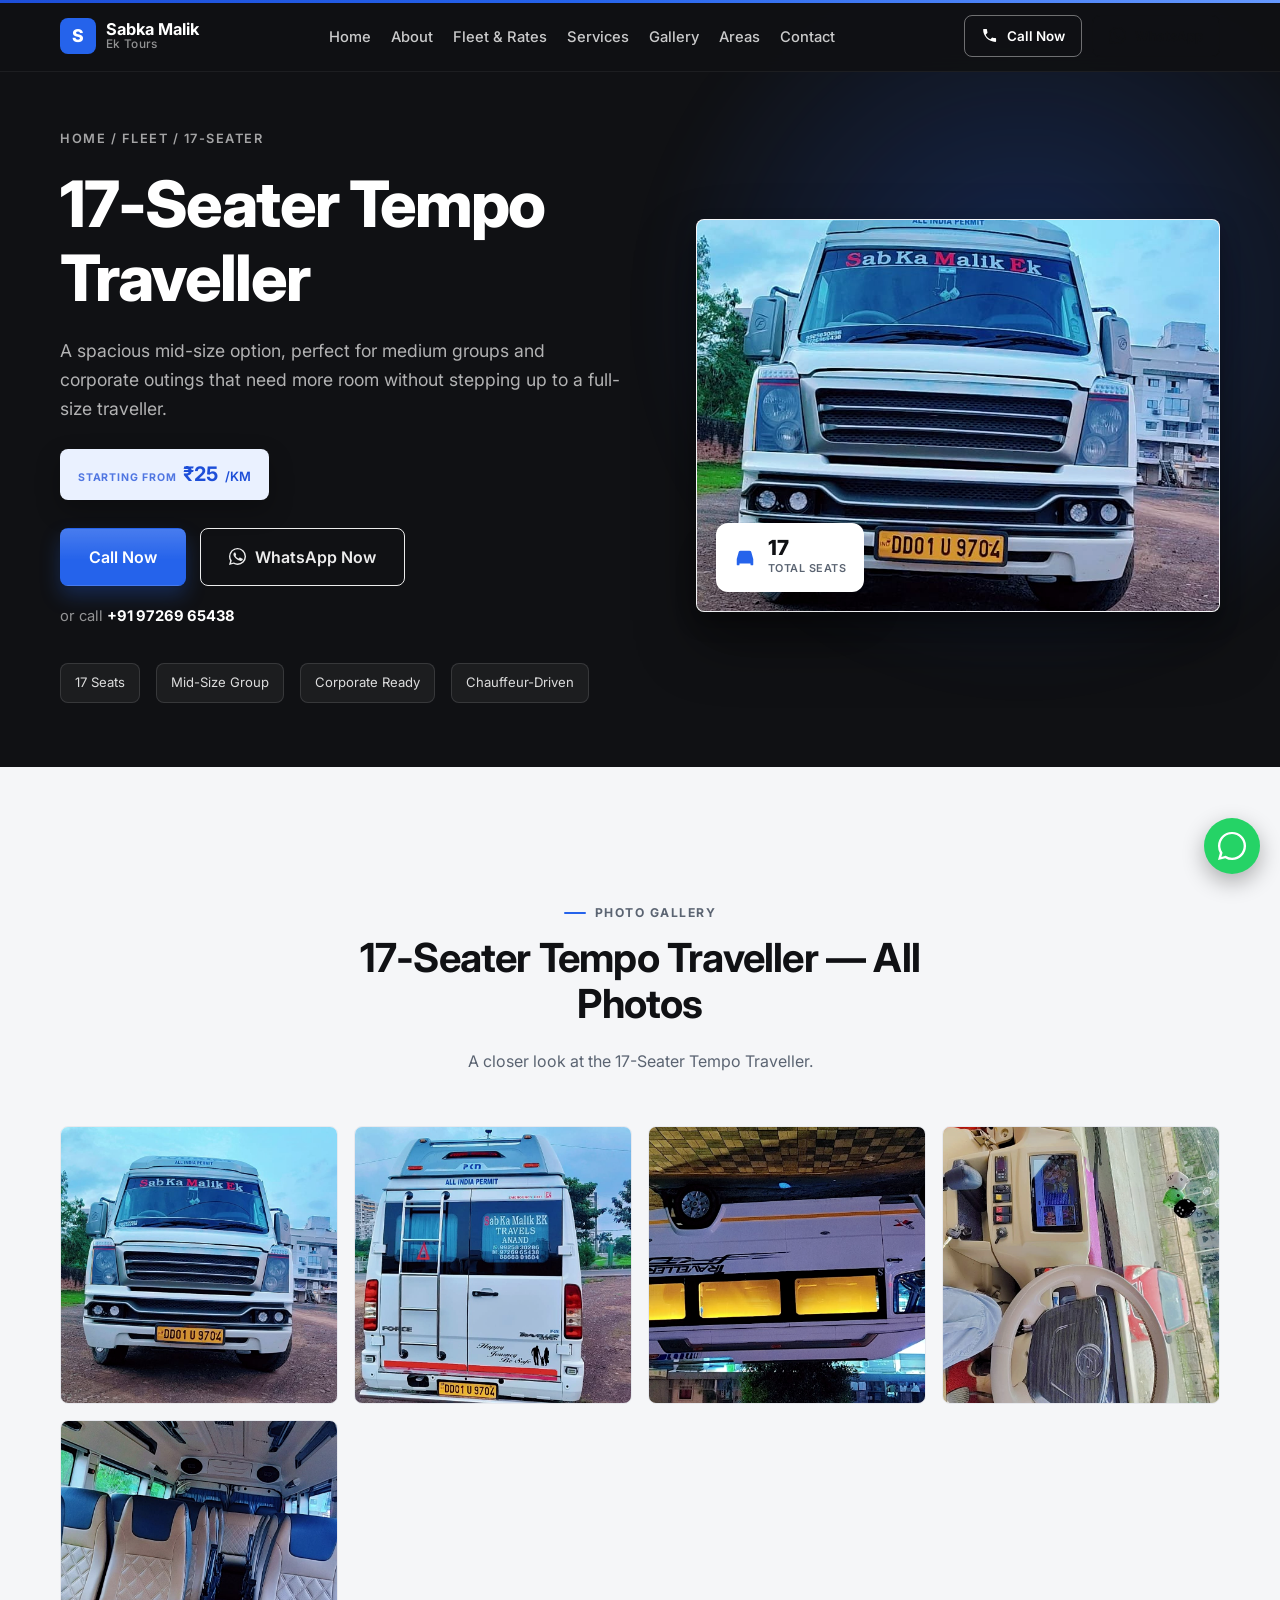
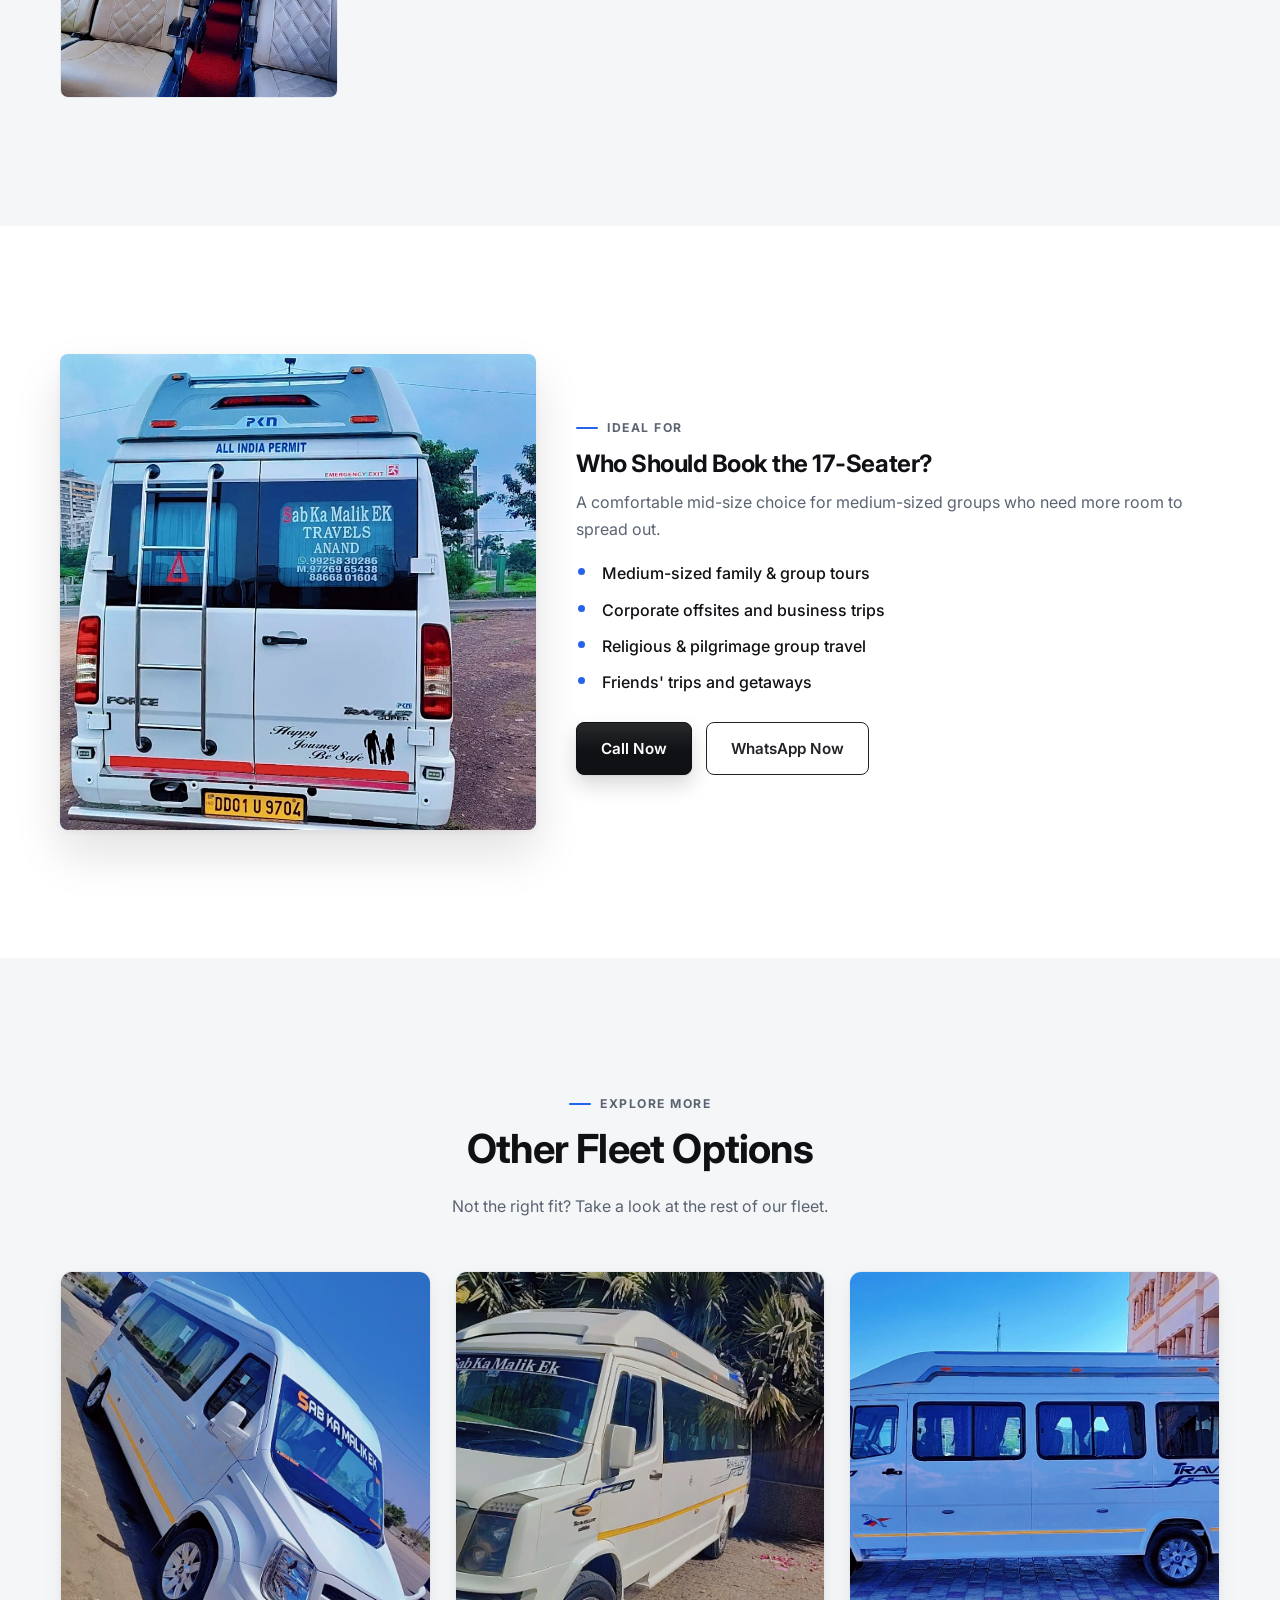
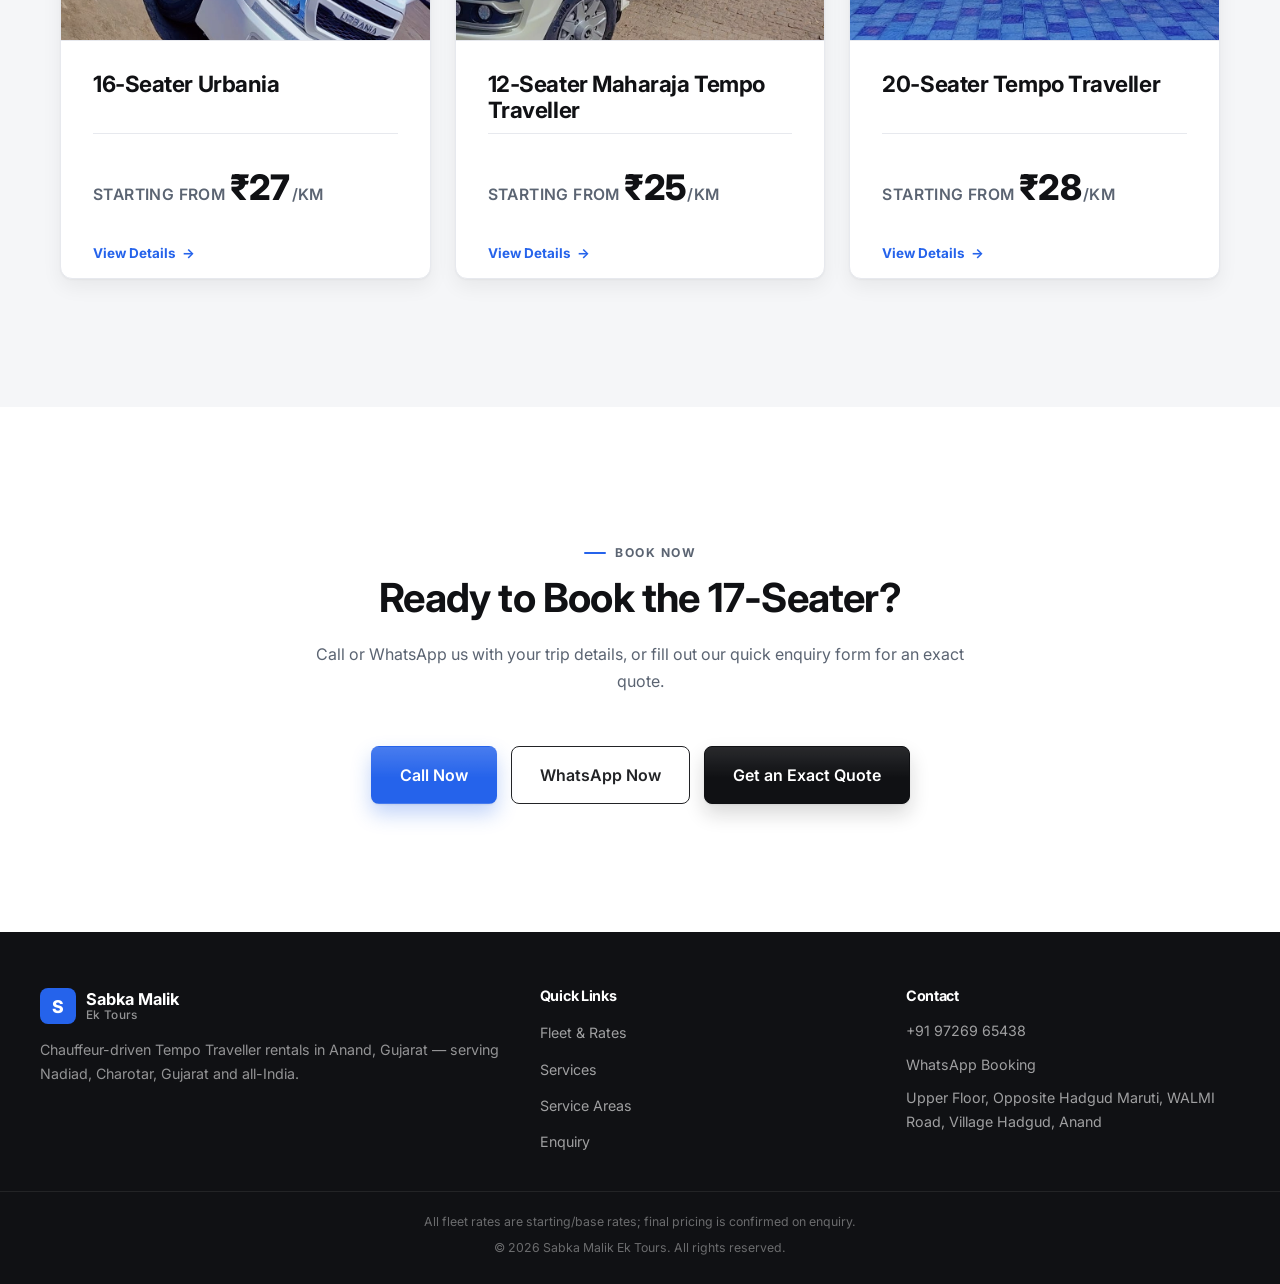
==== 17-seater.html @ a75241ec "Add per-vehicle photo gallery pages and make Urbania the flagship vehicle Fleet cards now link to de" ====
<!DOCTYPE html>
<html lang="en">
<head>
<meta charset="UTF-8">
<meta name="viewport" content="width=device-width, initial-scale=1.0">
<title>17-Seater Tempo Traveller | Sabka Malik Ek Tours</title>
<meta name="description" content="Book the 17-Seater Tempo Traveller — chauffeur-driven, spacious mid-size vehicle in Anand, Gujarat. Starting from ₹25/km.">
<meta name="robots" content="index, follow">
<meta name="theme-color" content="#0E0F12">
<link rel="canonical" href="https://www.yourdomain.com/17-seater.html">

<!-- Open Graph -->
<meta property="og:type" content="product">
<meta property="og:title" content="17-Seater Tempo Traveller | Sabka Malik Ek Tours">
<meta property="og:description" content="Book the 17-Seater Tempo Traveller — chauffeur-driven, spacious mid-size vehicle in Anand, Gujarat. Starting from ₹25/km.">
<meta property="og:image" content="images/vehicles/17-seater/01.jpg">
<meta property="og:url" content="https://www.yourdomain.com/17-seater.html">
<meta property="og:locale" content="en_IN">

<link rel="icon" type="image/svg+xml" href="images/favicon.svg">

<!-- Fonts: Inter — a single, professional UI typeface for both headings and body copy -->
<link rel="preconnect" href="https://fonts.googleapis.com">
<link rel="preconnect" href="https://fonts.gstatic.com" crossorigin>
<link href="https://fonts.googleapis.com/css2?family=Inter:wght@400;500;600;700;800&amp;display=swap" rel="stylesheet">

<link rel="stylesheet" href="style.css">

<!-- Product structured data for local SEO. -->
<script type="application/ld+json">
{
  "@context": "https://schema.org",
  "@type": "Product",
  "name": "17-Seater Tempo Traveller",
  "description": "Book the 17-Seater Tempo Traveller — chauffeur-driven, spacious mid-size vehicle in Anand, Gujarat. Starting from ₹25/km.",
  "image": "images/vehicles/17-seater/01.jpg",
  "brand": { "@type": "Organization", "name": "Sabka Malik Ek Tours" },
  "offers": {
    "@type": "Offer",
    "priceCurrency": "INR",
    "price": "25",
    "priceSpecification": { "@type": "UnitPriceSpecification", "price": "25", "priceCurrency": "INR", "unitText": "per kilometre" },
    "availability": "https://schema.org/InStock",
    "url": "https://www.yourdomain.com/17-seater.html"
  }
}
</script>
</head>
<body>

<a class="skip-link" href="#main">Skip to content</a>

<!-- ============ HEADER ============ -->
<header class="site-header" id="site-header">
  <div class="container header-inner">
    <a href="index.html#home" class="logo">
      <span class="logo-mark">S</span>
      <span class="logo-text">Sabka Malik <em>Ek Tours</em></span>
    </a>

    <nav class="main-nav" id="main-nav" aria-label="Primary">
      <ul>
        <li><a href="index.html#home">Home</a></li><li><a href="index.html#about">About</a></li><li><a href="index.html#fleet">Fleet &amp; Rates</a></li><li><a href="index.html#services">Services</a></li><li><a href="index.html#gallery">Gallery</a></li><li><a href="index.html#areas">Areas</a></li><li><a href="index.html#contact">Contact</a></li>
      </ul>
    </nav>

    <div class="header-cta">
      <a href="tel:+919726965438" class="btn btn-outline btn-sm"><svg class="icon" viewBox="0 0 24 24"><path d="M6.6 10.8c1.4 2.8 3.8 5.1 6.6 6.6l2.2-2.2c.3-.3.7-.4 1.1-.2 1.2.4 2.5.6 3.8.6.6 0 1 .4 1 1V20c0 .6-.4 1-1 1C10.9 21 3 13.1 3 3.7c0-.6.4-1 1-1h3.5c.6 0 1 .4 1 1 0 1.3.2 2.6.6 3.8.1.4 0 .8-.2 1.1L6.6 10.8z"/></svg><span>Call Now</span></a>
      <a href="https://wa.me/919726965438?text=Hi%2C%20I%20want%20to%20enquire%20about%20the%2017-Seater%20Tempo%20Traveller." target="_blank" rel="noopener" class="btn btn-whatsapp btn-sm"><svg class="icon" viewBox="0 0 24 24"><path d="M20.5 3.5A11.8 11.8 0 0012 0 11.9 11.9 0 000 12a11.8 11.8 0 001.6 6L0 24l6.2-1.6A11.9 11.9 0 0012 24a11.9 11.9 0 0012-12 11.8 11.8 0 00-3.5-8.5zM12 22a9.9 9.9 0 01-5-1.4l-.4-.2-3.7 1 1-3.6-.2-.4A10 10 0 1122 12a10 10 0 01-10 10zm5.5-7.5c-.3-.1-1.7-.9-2-1-.3-.1-.5-.1-.7.1s-.8 1-1 1.2c-.1.2-.3.2-.6.1a8.2 8.2 0 01-4-3.5c-.3-.5.3-.5.8-1.6.1-.2 0-.4 0-.5L9 6.7c-.1-.3-.4-.2-.6-.2h-.5a1 1 0 00-.7.3A2.9 2.9 0 006.3 9c0 1.6 1.2 3.1 1.3 3.3.2.2 2.4 3.6 5.8 5 3.4 1.3 3.4.9 4 .8.6-.1 1.7-.7 2-1.4.2-.7.2-1.3.1-1.4-.1-.2-.3-.2-.6-.3z"/></svg><span>WhatsApp</span></a>
    </div>

    <button class="nav-toggle" id="nav-toggle" aria-label="Toggle menu" aria-expanded="false" aria-controls="main-nav">
      <span></span><span></span><span></span>
    </button>
  </div>
</header>

<main id="main">

  <!-- ============ VEHICLE HERO ============ -->
  <section class="hero">
    <div class="hero-glow" aria-hidden="true"></div>
    <div class="container hero-grid">
      <div class="hero-content">
        <p class="eyebrow reveal"><a href="index.html">Home</a> / <a href="index.html#fleet">Fleet</a> / 17-Seater</p>
        <h1 class="hero-title reveal">17-Seater Tempo Traveller</h1>
        <p class="hero-desc reveal">A spacious mid-size option, perfect for medium groups and corporate outings that need more room without stepping up to a full-size traveller.</p>

        <p class="price-tag reveal"><span>Starting From</span> ₹25<small>/KM</small></p>

        <div class="hero-cta reveal">
          <a href="tel:+919726965438" class="btn btn-saffron btn-lg">Call Now</a>
          <a href="https://wa.me/919726965438?text=Hi%2C%20I%20want%20to%20enquire%20about%20the%2017-Seater%20Tempo%20Traveller." target="_blank" rel="noopener" class="btn btn-whatsapp btn-lg">
            <svg class="icon" viewBox="0 0 24 24"><path d="M20.5 3.5A11.8 11.8 0 0012 0 11.9 11.9 0 000 12a11.8 11.8 0 001.6 6L0 24l6.2-1.6A11.9 11.9 0 0012 24a11.9 11.9 0 0012-12 11.8 11.8 0 00-3.5-8.5zM12 22a9.9 9.9 0 01-5-1.4l-.4-.2-3.7 1 1-3.6-.2-.4A10 10 0 1122 12a10 10 0 01-10 10zm5.5-7.5c-.3-.1-1.7-.9-2-1-.3-.1-.5-.1-.7.1s-.8 1-1 1.2c-.1.2-.3.2-.6.1a8.2 8.2 0 01-4-3.5c-.3-.5.3-.5.8-1.6.1-.2 0-.4 0-.5L9 6.7c-.1-.3-.4-.2-.6-.2h-.5a1 1 0 00-.7.3A2.9 2.9 0 006.3 9c0 1.6 1.2 3.1 1.3 3.3.2.2 2.4 3.6 5.8 5 3.4 1.3 3.4.9 4 .8.6-.1 1.7-.7 2-1.4.2-.7.2-1.3.1-1.4-.1-.2-.3-.2-.6-.3z"/></svg>
            WhatsApp Now
          </a>
        </div>
        <a href="tel:+919726965438" class="hero-call-link reveal">or call <strong>+91 97269 65438</strong></a>

        <ul class="hero-badges reveal">
          <li>17 Seats</li>
          <li>Mid-Size Group</li>
          <li>Corporate Ready</li>
          <li>Chauffeur-Driven</li>
        </ul>
      </div>

      <div class="hero-media reveal">
        <div class="img-frame ar-4-3">
          <img src="images/vehicles/17-seater/01.jpg" alt="17-Seater Tempo Traveller — main photo" loading="eager">
        </div>
        <div class="hero-float-card">
          <svg viewBox="0 0 24 24"><path d="M3 13l2-7a2 2 0 012-2h10a2 2 0 012 2l2 7v6a1 1 0 01-1 1h-1a1 1 0 01-1-1v-1H6v1a1 1 0 01-1 1H4a1 1 0 01-1-1v-6z"/></svg>
          <div><strong>17</strong><span>Total Seats</span></div>
        </div>
      </div>
    </div>
  </section>


  <!-- ============ PHOTO GALLERY ============ -->
  <section class="gallery is-light" id="photos">
    <div class="container">
      <div class="section-head reveal">
        <p class="section-tag center">Photo Gallery</p>
        <h2>17-Seater Tempo Traveller — All Photos</h2>
        <p class="section-sub">A closer look at the 17-Seater Tempo Traveller.</p>
      </div>
      <div class="gallery-grid ">
        <div class="img-frame ar-1-1 reveal"><img src="images/vehicles/17-seater/01.jpg" alt="17-Seater Tempo Traveller — photo 1" loading="lazy"></div>
        <div class="img-frame ar-1-1 reveal"><img src="images/vehicles/17-seater/02.jpg" alt="17-Seater Tempo Traveller — photo 2" loading="lazy"></div>
        <div class="img-frame ar-1-1 reveal"><img src="images/vehicles/17-seater/03.jpg" alt="17-Seater Tempo Traveller — photo 3" loading="lazy"></div>
        <div class="img-frame ar-1-1 reveal"><img src="images/vehicles/17-seater/04.jpg" alt="17-Seater Tempo Traveller — photo 4" loading="lazy"></div>
        <div class="img-frame ar-1-1 reveal"><img src="images/vehicles/17-seater/05.jpg" alt="17-Seater Tempo Traveller — photo 5" loading="lazy"></div>
      </div>
    </div>
  </section>


  <!-- ============ IDEAL FOR ============ -->
  <section class="about is-light" id="ideal-for">
    <div class="container about-grid">
      <div class="about-media reveal">
        <div class="img-frame ar-1-1">
          <img src="images/vehicles/17-seater/02.jpg" alt="17-Seater Tempo Traveller interior view" loading="lazy">
        </div>
      </div>
      <div class="about-content reveal">
        <p class="section-tag">Ideal For</p>
        <h2>Who Should Book the 17-Seater?</h2>
        <p>A comfortable mid-size choice for medium-sized groups who need more room to spread out.</p>
        <ul class="about-points">
          <li>Medium-sized family &amp; group tours</li>
          <li>Corporate offsites and business trips</li>
          <li>Religious &amp; pilgrimage group travel</li>
          <li>Friends' trips and getaways</li>
        </ul>
        <div class="hero-cta">
          <a href="tel:+919726965438" class="btn btn-dark">Call Now</a>
          <a href="https://wa.me/919726965438?text=Hi%2C%20I%20want%20to%20enquire%20about%20the%2017-Seater%20Tempo%20Traveller." target="_blank" rel="noopener" class="btn btn-whatsapp">WhatsApp Now</a>
        </div>
      </div>
    </div>
  </section>


  <!-- ============ OTHER FLEET OPTIONS ============ -->
  <section class="fleet is-light" id="other-fleet">
    <div class="container">
      <div class="section-head reveal">
        <p class="section-tag center">Explore More</p>
        <h2>Other Fleet Options</h2>
        <p class="section-sub">Not the right fit? Take a look at the rest of our fleet.</p>
      </div>
      <div class="fleet-grid fleet-grid-mini">
        <article class="fleet-card reveal">
          <a class="fleet-card-link" href="urbania.html">
            <div class="img-frame ar-1-1">
              <img src="images/fleet-urbania.jpg" alt="16-Seater Urbania" loading="lazy">
            </div>
            <div class="fleet-body">
              <h3>16-Seater Urbania</h3>
              <p class="price">Starting from <strong>₹27</strong>/km</p>
              <span class="fleet-more">View Details</span>
            </div>
          </a>
        </article>

        <article class="fleet-card reveal">
          <a class="fleet-card-link" href="maharaja.html">
            <div class="img-frame ar-1-1">
              <img src="images/fleet-maharaja.jpg" alt="12-Seater Maharaja Tempo Traveller" loading="lazy">
            </div>
            <div class="fleet-body">
              <h3>12-Seater Maharaja Tempo Traveller</h3>
              <p class="price">Starting from <strong>₹25</strong>/km</p>
              <span class="fleet-more">View Details</span>
            </div>
          </a>
        </article>

        <article class="fleet-card reveal">
          <a class="fleet-card-link" href="20-seater.html">
            <div class="img-frame ar-1-1">
              <img src="images/fleet-20-seater.jpg" alt="20-Seater Tempo Traveller" loading="lazy">
            </div>
            <div class="fleet-body">
              <h3>20-Seater Tempo Traveller</h3>
              <p class="price">Starting from <strong>₹28</strong>/km</p>
              <span class="fleet-more">View Details</span>
            </div>
          </a>
        </article>
      </div>
    </div>
  </section>


  <!-- ============ FINAL CTA ============ -->
  <section class="final-cta is-light">
    <div class="container">
      <div class="section-head reveal">
        <p class="section-tag center">Book Now</p>
        <h2>Ready to Book the 17-Seater?</h2>
        <p class="section-sub">Call or WhatsApp us with your trip details, or fill out our quick enquiry form for an exact quote.</p>
      </div>
      <div class="hero-cta reveal">
        <a href="tel:+919726965438" class="btn btn-saffron btn-lg">Call Now</a>
        <a href="https://wa.me/919726965438?text=Hi%2C%20I%20want%20to%20enquire%20about%20the%2017-Seater%20Tempo%20Traveller." target="_blank" rel="noopener" class="btn btn-whatsapp btn-lg">WhatsApp Now</a>
        <a href="index.html#enquiry" class="btn btn-dark btn-lg">Get an Exact Quote</a>
      </div>
    </div>
  </section>


</main>

<!-- ============ FOOTER ============ -->
<footer class="site-footer">
  <div class="container footer-grid">
    <div class="footer-brand">
      <a href="index.html#home" class="logo logo-light">
        <span class="logo-mark">S</span>
        <span class="logo-text">Sabka Malik <em>Ek Tours</em></span>
      </a>
      <p>Chauffeur-driven Tempo Traveller rentals in Anand, Gujarat — serving Nadiad, Charotar, Gujarat and all-India.</p>
    </div>
    <div class="footer-links">
      <h4>Quick Links</h4>
      <ul>
        <li><a href="index.html#fleet">Fleet &amp; Rates</a></li>
        <li><a href="index.html#services">Services</a></li>
        <li><a href="index.html#areas">Service Areas</a></li>
        <li><a href="index.html#enquiry">Enquiry</a></li>
      </ul>
    </div>
    <div class="footer-contact">
      <h4>Contact</h4>
      <p><a href="tel:+919726965438">+91 97269 65438</a></p>
      <p><a href="https://wa.me/919726965438" target="_blank" rel="noopener">WhatsApp Booking</a></p>
      <p><a href="https://maps.google.com/?q=Sab+Ka+Malik+Ek+Tours,+Upper+Floor,+Opposite+Hadgud+Maruti,+WALMI+Road,+Village+Hadgud,+Anand,+Gujarat" target="_blank" rel="noopener">Upper Floor, Opposite Hadgud Maruti, WALMI Road, Village Hadgud, Anand</a></p>
    </div>
  </div>
  <div class="footer-bottom">
    <div class="container">
      <p>All fleet rates are starting/base rates; final pricing is confirmed on enquiry.</p>
      <p>&copy; <span id="year">2026</span> Sabka Malik Ek Tours. All rights reserved.</p>
    </div>
  </div>
</footer>

<!-- Floating WhatsApp button -->
<a href="https://wa.me/919726965438" target="_blank" rel="noopener" class="float-whatsapp" aria-label="Chat with us on WhatsApp">
  <svg viewBox="0 0 24 24"><path d="M20.5 3.5A11.8 11.8 0 0012 0 11.9 11.9 0 000 12a11.8 11.8 0 001.6 6L0 24l6.2-1.6A11.9 11.9 0 0012 24a11.9 11.9 0 0012-12 11.8 11.8 0 00-3.5-8.5zM12 22a9.9 9.9 0 01-5-1.4l-.4-.2-3.7 1 1-3.6-.2-.4A10 10 0 1122 12a10 10 0 01-10 10z"/></svg>
</a>

<!-- Mobile sticky call-to-action bar -->
<div class="mobile-sticky-cta">
  <a href="tel:+919726965438" class="msc-btn msc-call"><svg viewBox="0 0 24 24"><path d="M6.6 10.8c1.4 2.8 3.8 5.1 6.6 6.6l2.2-2.2c.3-.3.7-.4 1.1-.2 1.2.4 2.5.6 3.8.6.6 0 1 .4 1 1V20c0 .6-.4 1-1 1C10.9 21 3 13.1 3 3.7c0-.6.4-1 1-1h3.5c.6 0 1 .4 1 1 0 1.3.2 2.6.6 3.8.1.4 0 .8-.2 1.1L6.6 10.8z"/></svg> Call Now</a>
  <a href="https://wa.me/919726965438" target="_blank" rel="noopener" class="msc-btn msc-whatsapp"><svg viewBox="0 0 24 24"><path d="M20.5 3.5A11.8 11.8 0 0012 0 11.9 11.9 0 000 12a11.8 11.8 0 001.6 6L0 24l6.2-1.6A11.9 11.9 0 0012 24a11.9 11.9 0 0012-12 11.8 11.8 0 00-3.5-8.5zM12 22a9.9 9.9 0 01-5-1.4l-.4-.2-3.7 1 1-3.6-.2-.4A10 10 0 1122 12a10 10 0 01-10 10z"/></svg> WhatsApp</a>
  <a href="index.html#enquiry" class="msc-btn msc-quote">Get Quote</a>
</div>

<script src="script.js"></script>
</body>
</html>
---- style.css ----
/* ==========================================================================
   Sabka Malik Ek Tours — stylesheet
   Palette: White / Black / Blue accent. Typeface: Inter. Mobile-first.
   ========================================================================== */

:root {
  --ink: #101114;
  --ink-2: #16181D;
  --white: #FFFFFF;
  --surface: #FFFFFF;
  --gray-50: #F5F6F8;
  --gray-100: #ECEEF1;
  --gray-500: #5B6472;
  --blue: #2563EB;
  --blue-dark: #1D4ED8;
  --blue-light: #EAF1FF;
  --whatsapp-green: #25D366;
  --whatsapp-green-dark: #1DA851;
  --border-dark: rgba(255, 255, 255, 0.12);
  --border-light: #E7E9EE;
  --radius: 12px;
  --radius-sm: 8px;
  --shadow: 0 1px 2px rgba(16,17,20,.04), 0 8px 20px rgba(16,17,20,.06);
  --shadow-lg: 0 2px 6px rgba(16,17,20,.05), 0 24px 48px rgba(16,17,20,.12);
  --shadow-dark: 0 10px 20px rgba(0,0,0,.3), 0 30px 60px rgba(0,0,0,.35);
  --ease: cubic-bezier(.16, 1, .3, 1);
  --font-head: 'Inter', -apple-system, 'Segoe UI', sans-serif;
  --font-body: 'Inter', -apple-system, 'Segoe UI', sans-serif;
  --header-h: 72px;
}

* { box-sizing: border-box; }
html { scroll-behavior: smooth; }
body {
  margin: 0;
  font-family: var(--font-body);
  color: var(--ink);
  background: var(--white);
  line-height: 1.65;
  -webkit-font-smoothing: antialiased;
  overflow-x: hidden;
}
body::before {
  content: ''; position: fixed; top: 0; left: 0; right: 0; height: 3px; z-index: 600;
  background: linear-gradient(90deg, var(--blue-dark), var(--blue) 45%, #6699FF);
}
img { max-width: 100%; display: block; }
a { color: inherit; text-decoration: none; }
ul { list-style: none; margin: 0; padding: 0; }
h1, h2, h3, h4 { font-family: var(--font-head); color: var(--ink); font-weight: 700; margin: 0 0 .5em; line-height: 1.16; letter-spacing: -0.02em; }
p { margin: 0 0 1em; color: var(--gray-500); }

.container { max-width: 1200px; margin: 0 auto; padding: 0 20px; }

.skip-link {
  position: absolute; left: -999px; top: 0; background: var(--blue); color: var(--white);
  padding: 10px 16px; z-index: 999; font-weight: 700;
}
.skip-link:focus { left: 10px; top: 10px; }

section { padding: 84px 0; scroll-margin-top: var(--header-h); }
@media (min-width: 768px) { section { padding: 128px 0; } }

/* ---------- Light-section utility ---------- */
.is-light { background: var(--white); color: var(--ink); }
.is-light h1, .is-light h2, .is-light h3, .is-light h4 { color: var(--ink); }
.is-light p { color: var(--gray-500); }

.section-head { max-width: 680px; margin: 0 auto 52px; text-align: center; }
.about-content .section-head { text-align: left; margin-left: 0; }
.section-tag {
  display: inline-flex; align-items: center; gap: 9px; color: var(--blue); font-weight: 700;
  letter-spacing: 1.5px; text-transform: uppercase; font-size: .76rem; margin-bottom: 12px;
}
.section-tag::before { content: ''; width: 22px; height: 2px; background: var(--blue); border-radius: 2px; }
.section-tag.center { justify-content: center; width: 100%; }
.section-head h2 { font-size: clamp(1.7rem, 4vw, 2.5rem); }
.section-sub { color: var(--gray-500); font-size: 1rem; }

/* ---------- Buttons ---------- */
.btn {
  display: inline-flex; align-items: center; justify-content: center; gap: 9px;
  font-family: var(--font-body); font-weight: 600; font-size: .95rem;
  padding: 13px 24px; min-height: 46px; border-radius: var(--radius-sm); border: 1.5px solid transparent;
  cursor: pointer; transition: transform .2s var(--ease), box-shadow .2s var(--ease), background .2s var(--ease), color .2s var(--ease), border-color .2s var(--ease);
  text-align: center;
}
.btn:hover { transform: translateY(-1.5px); }
.btn:active { transform: translateY(0); }
.btn .icon { width: 17px; height: 17px; fill: currentColor; flex-shrink: 0; }
.btn-saffron, .btn-primary {
  background: linear-gradient(180deg, rgba(255,255,255,.16), rgba(255,255,255,0) 55%), var(--blue);
  color: var(--white); box-shadow: 0 1px 2px rgba(16,17,20,.06), 0 10px 20px rgba(37,99,235,.28);
}
.btn-saffron:hover, .btn-primary:hover {
  background: linear-gradient(180deg, rgba(255,255,255,.2), rgba(255,255,255,0) 55%), var(--blue-dark);
  box-shadow: 0 1px 2px rgba(16,17,20,.08), 0 16px 28px rgba(37,99,235,.36);
}
.btn-dark {
  background: linear-gradient(180deg, rgba(255,255,255,.1), rgba(255,255,255,0) 55%), var(--ink);
  color: var(--white); border-color: var(--ink); box-shadow: 0 1px 2px rgba(16,17,20,.06), 0 10px 20px rgba(16,17,20,.16);
}
.btn-dark:hover {
  background: linear-gradient(180deg, rgba(255,255,255,.14), rgba(255,255,255,0) 55%), var(--ink-2);
  box-shadow: 0 1px 2px rgba(16,17,20,.08), 0 16px 28px rgba(16,17,20,.22);
}
.btn-outline { border-color: rgba(255,255,255,.4); color: var(--white); background: transparent; }
.btn-outline:hover { background: var(--white); border-color: var(--white); color: var(--ink); }
.btn-whatsapp { background: transparent; color: inherit; border: 1.5px solid currentColor; opacity: .92; }
.btn-whatsapp:hover { opacity: 1; background: rgba(37,99,235,.06); border-color: var(--blue); color: var(--blue); }
.btn-lg { padding: 15px 28px; font-size: 1rem; min-height: 50px; }
.btn-sm { padding: 9px 16px; font-size: .84rem; min-height: 40px; }
.btn-block { width: 100%; }

.hero-cta { display: flex; flex-wrap: wrap; gap: 14px; }

/* ---------- Header ---------- */
.site-header {
  position: fixed; top: 0; left: 0; right: 0; z-index: 500;
  background: rgba(16, 17, 20, 0.96); backdrop-filter: blur(10px);
  border-bottom: 1px solid rgba(255,255,255,.06);
  height: var(--header-h);
}
.site-header.scrolled { box-shadow: 0 8px 24px rgba(0,0,0,.25); }
.header-inner { display: flex; align-items: center; justify-content: space-between; height: var(--header-h); gap: 16px; }

.logo { display: flex; align-items: center; gap: 10px; }
.logo-mark {
  width: 36px; height: 36px; border-radius: var(--radius-sm); background: var(--blue);
  color: var(--white); font-family: var(--font-head); font-weight: 800; font-size: 1.1rem;
  display: flex; align-items: center; justify-content: center; flex-shrink: 0;
}
.logo-text { font-family: var(--font-head); font-weight: 700; font-size: 1.02rem; color: var(--white); line-height: 1.1; }
.logo-text em { display: block; font-style: normal; color: rgba(255,255,255,.55); font-size: .74rem; letter-spacing: .3px; font-weight: 500; }

.main-nav ul { display: none; }
.main-nav a { color: rgba(255,255,255,.78); font-weight: 500; font-size: .92rem; padding: 8px; }
.main-nav a:hover { color: var(--white); }

.header-cta { display: none; align-items: center; gap: 10px; }

.nav-toggle {
  width: 44px; height: 44px; margin: -2px; background: transparent; border: none; cursor: pointer;
  display: flex; flex-direction: column; justify-content: center; align-items: center; gap: 5px;
}
.nav-toggle span { width: 22px; height: 2px; background: var(--white); transition: transform .3s var(--ease), opacity .3s var(--ease); }
.nav-toggle.active span:nth-child(1) { transform: translateY(7px) rotate(45deg); }
.nav-toggle.active span:nth-child(2) { opacity: 0; }
.nav-toggle.active span:nth-child(3) { transform: translateY(-7px) rotate(-45deg); }

@media (min-width: 1024px) {
  .main-nav ul { display: flex; gap: 4px; }
  .header-cta { display: flex; }
  .nav-toggle { display: none; }
}

/* Mobile nav drawer */
@media (max-width: 1023px) {
  .main-nav {
    position: fixed; top: var(--header-h); left: 0; right: 0;
    /* height set explicitly (not via bottom:0) because .site-header's backdrop-filter
       makes it a containing block for this fixed element, which would otherwise
       collapse the drawer to its content height instead of filling the screen */
    height: calc(100vh - var(--header-h));
    height: calc(100dvh - var(--header-h));
    background: var(--ink); transform: translateX(100%); transition: transform .3s var(--ease);
    overflow-y: auto; padding: 20px 0 100px;
  }
  .main-nav.open { transform: translateX(0); }
  .main-nav ul { display: flex; flex-direction: column; padding: 0 24px; gap: 4px; }
  .main-nav a { display: block; padding: 14px 6px; font-size: 1.03rem; border-bottom: 1px solid rgba(255,255,255,.08); }
}

/* ---------- Hero (dark, split layout) ---------- */
.hero {
  position: relative; padding-top: calc(var(--header-h) + 56px); padding-bottom: 64px;
  background: var(--ink);
  color: var(--white); overflow: hidden;
}
.hero-glow {
  position: absolute; z-index: 0; top: -10%; right: -10%; width: 60%; aspect-ratio: 1 / 1;
  background: radial-gradient(circle, rgba(37,99,235,.28), transparent 70%);
  filter: blur(20px); pointer-events: none;
}
.hero-grid { position: relative; z-index: 1; display: grid; gap: 48px; align-items: center; }
@media (min-width: 960px) { .hero-grid { grid-template-columns: 1.05fr .95fr; gap: 56px; } }
.hero-content { max-width: 560px; min-width: 0; }
.eyebrow {
  color: rgba(255,255,255,.62); font-weight: 600; letter-spacing: 1.5px;
  text-transform: uppercase; font-size: .8rem; margin-bottom: 18px;
}
.hero-title {
  font-size: clamp(2.2rem, 5.8vw, 4rem); color: var(--white); font-weight: 800;
  letter-spacing: -0.03em; margin-bottom: 20px;
}
.accent { color: var(--blue); }
.hero-desc { color: rgba(255,255,255,.68); max-width: 600px; font-size: clamp(1rem, 1.6vw, 1.1rem); margin-bottom: 26px; }

.price-tag {
  display: inline-flex; align-items: baseline; gap: 7px; background: var(--blue-light); color: var(--blue-dark);
  padding: 9px 18px; border-radius: var(--radius-sm); font-weight: 700;
  font-size: 1.25rem; margin: 0 0 28px; box-shadow: 0 10px 24px rgba(0,0,0,.25);
}
.price-tag span { font-weight: 700; font-size: .66rem; text-transform: uppercase; letter-spacing: .8px; opacity: .75; }
.price-tag small { font-size: .8rem; font-weight: 600; }

.hero-call-link {
  display: inline-block; margin-top: 18px; color: rgba(255,255,255,.55); font-size: .92rem;
  border-bottom: 1px solid transparent; transition: color .2s var(--ease), border-color .2s var(--ease);
}
.hero-call-link strong { color: var(--white); font-weight: 700; }
.hero-call-link:hover { color: var(--white); border-color: rgba(255,255,255,.4); }

.hero-badges { display: flex; flex-wrap: wrap; gap: 10px 16px; margin-top: 34px; }

.eyebrow a { color: inherit; border-bottom: 1px solid transparent; }
.eyebrow a:hover { border-color: rgba(255,255,255,.4); }

.final-cta .hero-cta { justify-content: center; margin-top: 8px; }
.hero-badges li {
  font-size: .82rem; color: rgba(255,255,255,.85); background: rgba(255,255,255,.05);
  border: 1px solid var(--border-dark); padding: 8px 14px; border-radius: var(--radius-sm);
}

.hero-media { position: relative; max-width: 460px; margin: 0 auto; }
@media (min-width: 960px) { .hero-media { max-width: none; margin: 0; } }
.hero-media .img-frame {
  border: 1px solid rgba(255,255,255,.1); box-shadow: var(--shadow-dark);
}
.hero-float-card {
  position: absolute; left: 20px; bottom: 20px; z-index: 1;
  display: flex; align-items: center; gap: 12px;
  background: var(--white); color: var(--ink); padding: 14px 18px;
  border-radius: var(--radius); box-shadow: var(--shadow-lg);
}
.hero-float-card svg { width: 22px; height: 22px; fill: var(--blue); flex-shrink: 0; }
.hero-float-card strong { display: block; font-family: var(--font-head); font-size: 1.3rem; font-weight: 800; line-height: 1.1; }
.hero-float-card span { display: block; font-size: .68rem; color: var(--gray-500); text-transform: uppercase; letter-spacing: .5px; font-weight: 600; }

/* ---------- Stat strip ---------- */
.stat-strip { padding: 0; background: var(--gray-50); border-bottom: 1px solid var(--border-light); }
.stat-grid { display: grid; gap: 24px; grid-template-columns: repeat(2, 1fr); padding: 32px 20px; }
@media (min-width: 700px) { .stat-grid { grid-template-columns: repeat(4, 1fr); padding: 36px 20px; } }
.stat-item { display: flex; align-items: center; gap: 12px; justify-content: center; text-align: left; }
.stat-item svg { width: 24px; height: 24px; fill: var(--blue); flex-shrink: 0; }
.stat-item strong { display: block; font-family: var(--font-head); font-size: 1.4rem; color: var(--ink); line-height: 1.1; }
.stat-item span { display: block; font-size: .74rem; color: var(--gray-500); text-transform: uppercase; letter-spacing: .5px; font-weight: 600; }

/* ---------- Image placeholder frames ---------- */
.img-frame {
  position: relative; width: 100%; border-radius: var(--radius-sm); overflow: hidden;
  background: var(--gray-50); border: 1px solid var(--border-light);
  display: flex; align-items: center; justify-content: center;
}
.img-frame img { width: 100%; height: 100%; object-fit: cover; filter: saturate(.85) contrast(1.06); }
.gallery-cap { z-index: 1; }
.about-media .img-frame, .why-media .img-frame, .contact-media .img-frame {
  border: none; box-shadow: var(--shadow-lg);
}
.why-media .img-frame { box-shadow: var(--shadow-dark); border: 1px solid rgba(255,255,255,.08); }
.img-frame.ar-1-1 { aspect-ratio: 1 / 1; }
.img-frame.ar-4-3 { aspect-ratio: 4 / 3; }
.img-frame.ar-3-4 { aspect-ratio: 3 / 4; }

/* ---------- About ---------- */
.about-grid { display: grid; gap: 40px; align-items: center; }
.about-points { margin: 18px 0 26px; display: grid; gap: 10px; }
.about-points li { position: relative; padding-left: 26px; color: var(--ink); font-weight: 500; }
.about-points li::before {
  content: ''; position: absolute; left: 2px; top: 8px; width: 7px; height: 7px;
  background: var(--blue); border-radius: 50%;
}
@media (min-width: 900px) {
  .about-grid { grid-template-columns: .85fr 1.15fr; }
}

/* ---------- Fleet ---------- */
.fleet.is-light { background: var(--gray-50); }
.fleet-grid { display: grid; gap: 32px; grid-template-columns: 1fr; }
@media (min-width: 760px) { .fleet-grid { grid-template-columns: repeat(2, 1fr); gap: 36px; } }

.fleet-card {
  position: relative;
  background: var(--surface); border-radius: var(--radius); overflow: hidden;
  border: 1px solid var(--border-light); box-shadow: var(--shadow);
  transition: transform .3s var(--ease), box-shadow .3s var(--ease), border-color .3s var(--ease);
  display: flex; flex-direction: column;
}
.fleet-card.is-featured { border-color: var(--blue); box-shadow: 0 0 0 2px var(--blue), var(--shadow-lg); }
@media (min-width: 760px) { .fleet-card.is-featured { grid-column: 1 / -1; } }
@media (min-width: 760px) {
  .fleet-card.is-featured .fleet-card-link { flex-direction: row; }
  .fleet-card.is-featured .img-frame { width: 44%; flex-shrink: 0; border-bottom: 0; border-right: 1px solid var(--border-light); }
  .fleet-card.is-featured .fleet-body { justify-content: center; }
}
.fleet-ribbon {
  position: absolute; top: 16px; left: 16px; z-index: 2;
  display: inline-flex; align-items: center; gap: 5px;
  background: var(--blue); color: var(--white); font-size: .72rem; font-weight: 700;
  letter-spacing: .3px; padding: 6px 13px; border-radius: 999px; box-shadow: 0 4px 12px rgba(37,99,235,.35);
}
.fleet-ribbon svg { width: 12px; height: 12px; fill: currentColor; }
.fleet-card:hover { transform: translateY(-6px); box-shadow: var(--shadow-lg); border-color: var(--blue); }
.fleet-card .img-frame { border-radius: 0; border: 0; border-bottom: 1px solid var(--border-light); }
.fleet-card .img-frame img { transition: transform .5s var(--ease); }
.fleet-card:hover .img-frame img { transform: scale(1.06); }
.fleet-card-link { display: flex; flex-direction: column; flex: 1; color: inherit; }
.fleet-body { padding: 30px 32px 10px; display: flex; flex-direction: column; flex: 1; }
.fleet-body h3 { color: var(--ink); font-size: 1.4rem; margin-bottom: 10px; }
.fleet-body p { color: var(--gray-500); font-size: .98rem; margin-bottom: 12px; }
.price {
  color: var(--gray-500); font-size: .82rem; text-transform: uppercase; letter-spacing: .4px; font-weight: 600;
  margin-top: auto; margin-bottom: 0; padding-top: 20px; border-top: 1px solid var(--border-light);
}
.price strong {
  display: inline-block; color: var(--ink); font-size: 2.2rem; font-family: var(--font-head);
  font-weight: 800; letter-spacing: -0.02em; text-transform: none; margin: 4px 2px 0 0;
}
.fleet-more {
  display: inline-flex; align-items: center; gap: 6px; margin-top: 14px;
  color: var(--blue); font-size: .84rem; font-weight: 700;
}
.fleet-more::after { content: '\2192'; transition: transform .2s var(--ease); }
.fleet-card-link:hover .fleet-more::after { transform: translateX(3px); }
.fleet-actions { display: flex; flex-wrap: wrap; gap: 12px; padding: 22px 32px 32px; }
.fleet-actions .btn { flex: 1; min-width: 128px; }
@media (max-width: 420px) {
  .fleet-body { padding: 24px 20px 6px; }
  .fleet-body h3 { font-size: 1.2rem; }
  .price strong { font-size: 1.9rem; }
  .fleet-actions { padding: 18px 20px 26px; }
}

.fleet-grid-mini { grid-template-columns: 1fr; }
@media (min-width: 640px) { .fleet-grid-mini { grid-template-columns: repeat(3, 1fr); gap: 24px; } }
.fleet-grid-mini .fleet-card-link { padding-bottom: 4px; }

.rate-disclaimer {
  margin-top: 32px; background: var(--surface); border: 1px solid var(--border-light); border-left: 3px solid var(--blue);
  padding: 18px 22px; border-radius: var(--radius-sm); font-size: .87rem; color: var(--gray-500);
}
.rate-disclaimer strong { color: var(--ink); }

/* ---------- Spotlight (flagship vehicle) ---------- */
.spotlight.is-light { background: var(--gray-50); }
.spotlight-grid { display: grid; gap: 40px; align-items: center; }
@media (min-width: 900px) { .spotlight-grid { grid-template-columns: 1.05fr .95fr; } }
.spotlight-badge {
  display: inline-flex; align-items: center; gap: 6px; background: var(--blue); color: var(--white);
  font-size: .78rem; font-weight: 700; letter-spacing: .3px; padding: 7px 15px; border-radius: 999px; margin-bottom: 18px;
}
.spotlight-badge svg { width: 14px; height: 14px; fill: currentColor; }
.spotlight-content h2 { font-size: clamp(1.6rem, 3.6vw, 2.3rem); }
.spotlight-points { margin: 16px 0 22px; display: grid; gap: 10px; }
.spotlight-points li { position: relative; padding-left: 26px; color: var(--ink); font-weight: 500; }
.spotlight-points li::before {
  content: ''; position: absolute; left: 2px; top: 8px; width: 7px; height: 7px;
  background: var(--blue); border-radius: 50%;
}
.spotlight-photos { display: grid; grid-template-columns: repeat(2, 1fr); gap: 12px; }
.spotlight-photos .img-frame { border: 1px solid var(--border-light); box-shadow: var(--shadow); }
.spotlight-photos .img-frame:first-child { grid-column: 1 / -1; }
.spotlight-photos .img-frame img { transition: transform .5s var(--ease); }
.spotlight-photos .img-frame:hover img { transform: scale(1.06); }

/* ---------- Services ---------- */
.services-grid { display: grid; gap: 20px; grid-template-columns: 1fr; }
@media (min-width: 640px) { .services-grid { grid-template-columns: repeat(2, 1fr); } }
@media (min-width: 1024px) { .services-grid { grid-template-columns: repeat(4, 1fr); } }

.service-card {
  background: var(--surface); border: 1px solid var(--border-light); border-radius: var(--radius);
  padding: 26px 22px; text-align: left; box-shadow: var(--shadow);
  transition: transform .3s var(--ease), box-shadow .3s var(--ease), border-color .3s var(--ease);
}
.service-card:hover { transform: translateY(-5px); box-shadow: var(--shadow-lg); border-color: var(--blue); }
.service-icon {
  width: 46px; height: 46px; border-radius: var(--radius-sm); background: var(--blue-light);
  display: flex; align-items: center; justify-content: center; margin-bottom: 16px; transition: background .2s var(--ease);
}
.service-icon svg { width: 22px; height: 22px; fill: var(--blue); transition: fill .2s var(--ease); }
.service-card:hover .service-icon { background: var(--blue); }
.service-card:hover .service-icon svg { fill: var(--white); }
.service-card h3 { color: var(--ink); font-size: 1.02rem; margin-bottom: 8px; }
.service-card p { color: var(--gray-500); font-size: .87rem; margin: 0; }

/* ---------- Why Choose Us (dark) ---------- */
.why { background: var(--ink); color: var(--white); }
.why h2, .why h3 { color: var(--white); }
.why-grid { display: grid; gap: 40px; align-items: center; }
@media (min-width: 900px) { .why-grid { grid-template-columns: 1.15fr .85fr; } }
.why-list { display: grid; gap: 18px; margin-top: 28px; }
.why-item {
  display: flex; gap: 18px; align-items: flex-start; padding: 10px 12px; margin: 0 -12px;
  border-radius: var(--radius-sm); border-left: 2px solid transparent; transition: background .2s var(--ease), border-color .2s var(--ease);
}
.why-item:hover { background: rgba(255,255,255,.04); border-left-color: var(--blue); }
.why-num { font-family: var(--font-head); font-size: 1.4rem; color: var(--blue); font-weight: 700; flex-shrink: 0; width: 40px; }
.why-item h3 { font-size: 1rem; margin-bottom: 4px; }
.why-item p { color: rgba(255,255,255,.62); font-size: .89rem; margin: 0; }

/* ---------- Gallery ---------- */
.gallery.is-light { background: var(--gray-50); }
.gallery-grid { display: grid; gap: 16px; grid-template-columns: repeat(2, 1fr); }
@media (min-width: 640px) { .gallery-grid { grid-template-columns: repeat(3, 1fr); } }
@media (min-width: 1024px) { .gallery-grid { grid-template-columns: repeat(4, 1fr); } }
.gallery-grid .img-frame { cursor: pointer; background: var(--white); }
.gallery-grid .img-frame img { transition: transform .35s var(--ease); }
.gallery-grid .img-frame:hover img { transform: scale(1.1); }
.gallery-grid.gallery-grid-lg { grid-template-columns: repeat(2, 1fr); gap: 20px; }
.gallery-cap {
  position: absolute; left: 0; right: 0; bottom: 0; padding: 20px 14px 12px;
  background: linear-gradient(0deg, rgba(16,17,20,.9), transparent);
  color: var(--white); font-size: .78rem; font-weight: 600; text-align: center;
  transform: translateY(100%); opacity: 0; transition: transform .25s var(--ease), opacity .25s var(--ease);
}
.gallery-grid .img-frame:hover .gallery-cap { transform: translateY(0); opacity: 1; }
@media (hover: none) {
  .gallery-cap {
    transform: translateY(0); opacity: 1; padding-top: 26px;
    background: linear-gradient(0deg, rgba(16,17,20,.85) 0%, rgba(16,17,20,.15) 70%, transparent 100%);
  }
}

/* ---------- Video ---------- */
.video-placeholder {
  position: relative; max-width: 900px; margin: 0 auto; aspect-ratio: 16/9; border-radius: var(--radius);
  overflow: hidden; background: var(--ink);
  display: flex; align-items: center; justify-content: center; flex-direction: column; gap: 16px;
  box-shadow: var(--shadow-lg);
}
.video-placeholder::before {
  content: ''; position: absolute; inset: 0;
  background: linear-gradient(rgba(16,17,20,.55), rgba(16,17,20,.55)), url('images/video-poster.jpg') center/cover no-repeat;
  filter: saturate(.8) contrast(1.1) brightness(.9);
}
.play-btn, .video-caption { position: relative; z-index: 1; }
.play-btn {
  width: 72px; height: 72px; border-radius: 50%; border: none; cursor: pointer;
  background: var(--blue); display: flex; align-items: center; justify-content: center;
  box-shadow: 0 0 0 10px rgba(37,99,235,.14); transition: transform .2s var(--ease);
}
.play-btn:hover { transform: scale(1.06); }
.play-btn svg { width: 26px; height: 26px; fill: var(--white); margin-left: 4px; }
.video-caption { color: var(--white); text-align: center; font-weight: 600; font-size: .94rem; }
.video-caption span { display: block; font-weight: 400; font-size: .8rem; color: rgba(255,255,255,.55); margin-top: 4px; }

/* ---------- Areas ---------- */
.areas.is-light { background: var(--gray-50); }
.area-chips { display: flex; flex-wrap: wrap; justify-content: center; gap: 12px; }
.chip {
  display: inline-flex; align-items: center; gap: 8px;
  padding: 10px 18px; border-radius: 999px; background: var(--surface); color: var(--ink);
  font-weight: 600; font-size: .89rem; border: 1px solid var(--border-light);
}
.chip .pin { width: 14px; height: 14px; fill: var(--blue); flex-shrink: 0; }
.chip-yellow { background: var(--blue); color: var(--white); border-color: transparent; }
.chip-yellow .pin { fill: var(--white); }

/* ---------- FAQ ---------- */
.faq-wrap { max-width: 800px; }
.accordion { display: grid; gap: 12px; }
.acc-item { border: 1px solid var(--border-light); border-radius: var(--radius-sm); overflow: hidden; background: var(--surface); transition: border-color .2s var(--ease), box-shadow .2s var(--ease); }
.acc-item:hover { border-color: var(--blue); }
.acc-item.open { border-color: var(--blue); box-shadow: var(--shadow); }
.acc-trigger {
  width: 100%; display: flex; align-items: center; justify-content: space-between; gap: 12px;
  padding: 18px 20px; background: transparent; border: none; cursor: pointer;
  font-family: var(--font-body); font-weight: 600; font-size: .96rem; color: var(--ink); text-align: left;
}
.acc-icon { width: 22px; height: 22px; fill: var(--blue); transition: transform .2s var(--ease); flex-shrink: 0; }
.acc-item.open .acc-icon { transform: rotate(180deg); }
.acc-panel { max-height: 0; overflow: hidden; transition: max-height .3s var(--ease); }
.acc-item.open .acc-panel { max-height: 240px; }
.acc-panel p { padding: 0 20px 18px; margin: 0; color: var(--gray-500); font-size: .89rem; }

/* ---------- Enquiry Form (dark, floating light card) ---------- */
.enquiry { background: var(--ink); }
.enquiry .section-head p { color: rgba(255,255,255,.62); }
.enquiry-wrap { max-width: 760px; }
.enquiry-form {
  display: grid; gap: 18px; grid-template-columns: 1fr; background: var(--white);
  padding: 30px; border-radius: var(--radius); box-shadow: var(--shadow-dark);
}
@media (min-width: 640px) { .enquiry-form { grid-template-columns: 1fr 1fr; padding: 40px; } }
.form-row { display: flex; flex-direction: column; gap: 7px; }
.form-row-full { grid-column: 1 / -1; text-align: center; }
.form-row label { font-size: .84rem; font-weight: 600; color: var(--ink); }
.form-row input,
.form-row select {
  padding: 13px 16px; border: 1.5px solid var(--border-light); border-radius: var(--radius-sm);
  font-family: var(--font-body); font-size: 16px; color: var(--ink); background: var(--gray-50);
  transition: border-color .2s var(--ease), background .2s var(--ease);
}
.form-row select {
  appearance: none;
  background-image: url("data:image/svg+xml,%3Csvg xmlns='http://www.w3.org/2000/svg' width='12' height='8' viewBox='0 0 12 8'%3E%3Cpath fill='%23333' d='M1 1l5 5 5-5'/%3E%3C/svg%3E");
  background-repeat: no-repeat;
  background-position: right 16px center;
  padding-right: 40px;
  cursor: pointer;
}
.form-row input:focus { outline: none; border-color: var(--blue); background: var(--white); }
.form-row select:focus { outline: none; border-color: var(--blue); background-color: var(--white); }
.form-note { margin-top: 14px; font-size: .84rem; color: var(--gray-500); }
.form-note a { color: var(--ink); font-weight: 700; text-decoration: underline; }

/* ---------- Contact ---------- */
.contact.is-light { background: var(--gray-50); }
.contact-grid { display: grid; gap: 40px; align-items: center; }
@media (min-width: 900px) { .contact-grid { grid-template-columns: 1.1fr .9fr; } }
.contact-list { display: grid; gap: 18px; margin: 24px 0 30px; }
.contact-list li { display: flex; align-items: center; gap: 14px; }
.contact-list svg { width: 21px; height: 21px; fill: var(--blue); flex-shrink: 0; }
.contact-list span { display: block; font-size: .77rem; color: var(--gray-500); text-transform: uppercase; letter-spacing: .4px; }
.contact-list a, .contact-list .static-text { font-weight: 700; color: var(--ink); font-size: .98rem; }
.contact-list .static-text { font-weight: 500; font-size: .9rem; }

/* ---------- Footer (dark) ---------- */
.site-footer { background: var(--ink); color: rgba(255,255,255,.6); }
.footer-grid { display: grid; gap: 32px; padding: 56px 0 36px; grid-template-columns: 1fr; }
@media (min-width: 768px) { .footer-grid { grid-template-columns: 1.4fr 1fr 1fr; } }
.footer-brand p { color: rgba(255,255,255,.55); margin-top: 14px; font-size: .89rem; }
.logo-light .logo-text { color: var(--white); }
.footer-links h4, .footer-contact h4 { color: var(--white); font-size: .9rem; margin-bottom: 14px; }
.footer-links ul { display: grid; gap: 10px; }
.footer-links a, .footer-contact a { color: rgba(255,255,255,.6); font-size: .89rem; }
.footer-links a:hover, .footer-contact a:hover { color: var(--blue); }
.footer-contact p { margin: 0 0 10px; font-size: .89rem; color: rgba(255,255,255,.6); }
.footer-bottom { border-top: 1px solid rgba(255,255,255,.08); padding: 20px 0 100px; }
.footer-bottom p { font-size: .77rem; color: rgba(255,255,255,.38); margin: 0 0 6px; text-align: center; }
@media (min-width: 1024px) { .footer-bottom { padding-bottom: 20px; } }

/* ---------- Floating WhatsApp ---------- */
.float-whatsapp {
  position: fixed; right: 20px; bottom: 90px; z-index: 400;
  width: 56px; height: 56px; border-radius: 50%; background: var(--whatsapp-green);
  display: flex; align-items: center; justify-content: center; box-shadow: 0 8px 22px rgba(0,0,0,.3);
}
.float-whatsapp svg { width: 28px; height: 28px; fill: var(--white); }
.float-whatsapp:hover { background: var(--whatsapp-green-dark); }
@media (min-width: 1024px) { .float-whatsapp { bottom: 26px; } }

/* ---------- Mobile sticky CTA bar ---------- */
.mobile-sticky-cta {
  position: fixed; left: 0; right: 0; bottom: 0; z-index: 400; display: flex;
  background: var(--white); box-shadow: 0 -6px 18px rgba(0,0,0,.1); border-top: 1px solid var(--border-light);
}
.msc-btn {
  flex: 1; display: flex; align-items: center; justify-content: center; gap: 8px;
  padding: 14px 8px; font-weight: 700; font-size: .84rem;
}
.msc-btn svg { width: 17px; height: 17px; fill: currentColor; }
.msc-call { background: var(--ink); color: var(--white); }
.msc-whatsapp { background: var(--whatsapp-green); color: var(--white); }
.msc-quote { background: var(--blue); color: var(--white); }
@media (min-width: 1024px) { .mobile-sticky-cta { display: none; } }

/* ---------- Reveal animation ---------- */
.reveal { opacity: 0; transform: translateY(18px); transition: opacity .5s var(--ease), transform .5s var(--ease); }
.reveal.in-view { opacity: 1; transform: translateY(0); }
@media (prefers-reduced-motion: reduce) {
  .reveal { opacity: 1; transform: none; transition: none; }
  html { scroll-behavior: auto; }
}
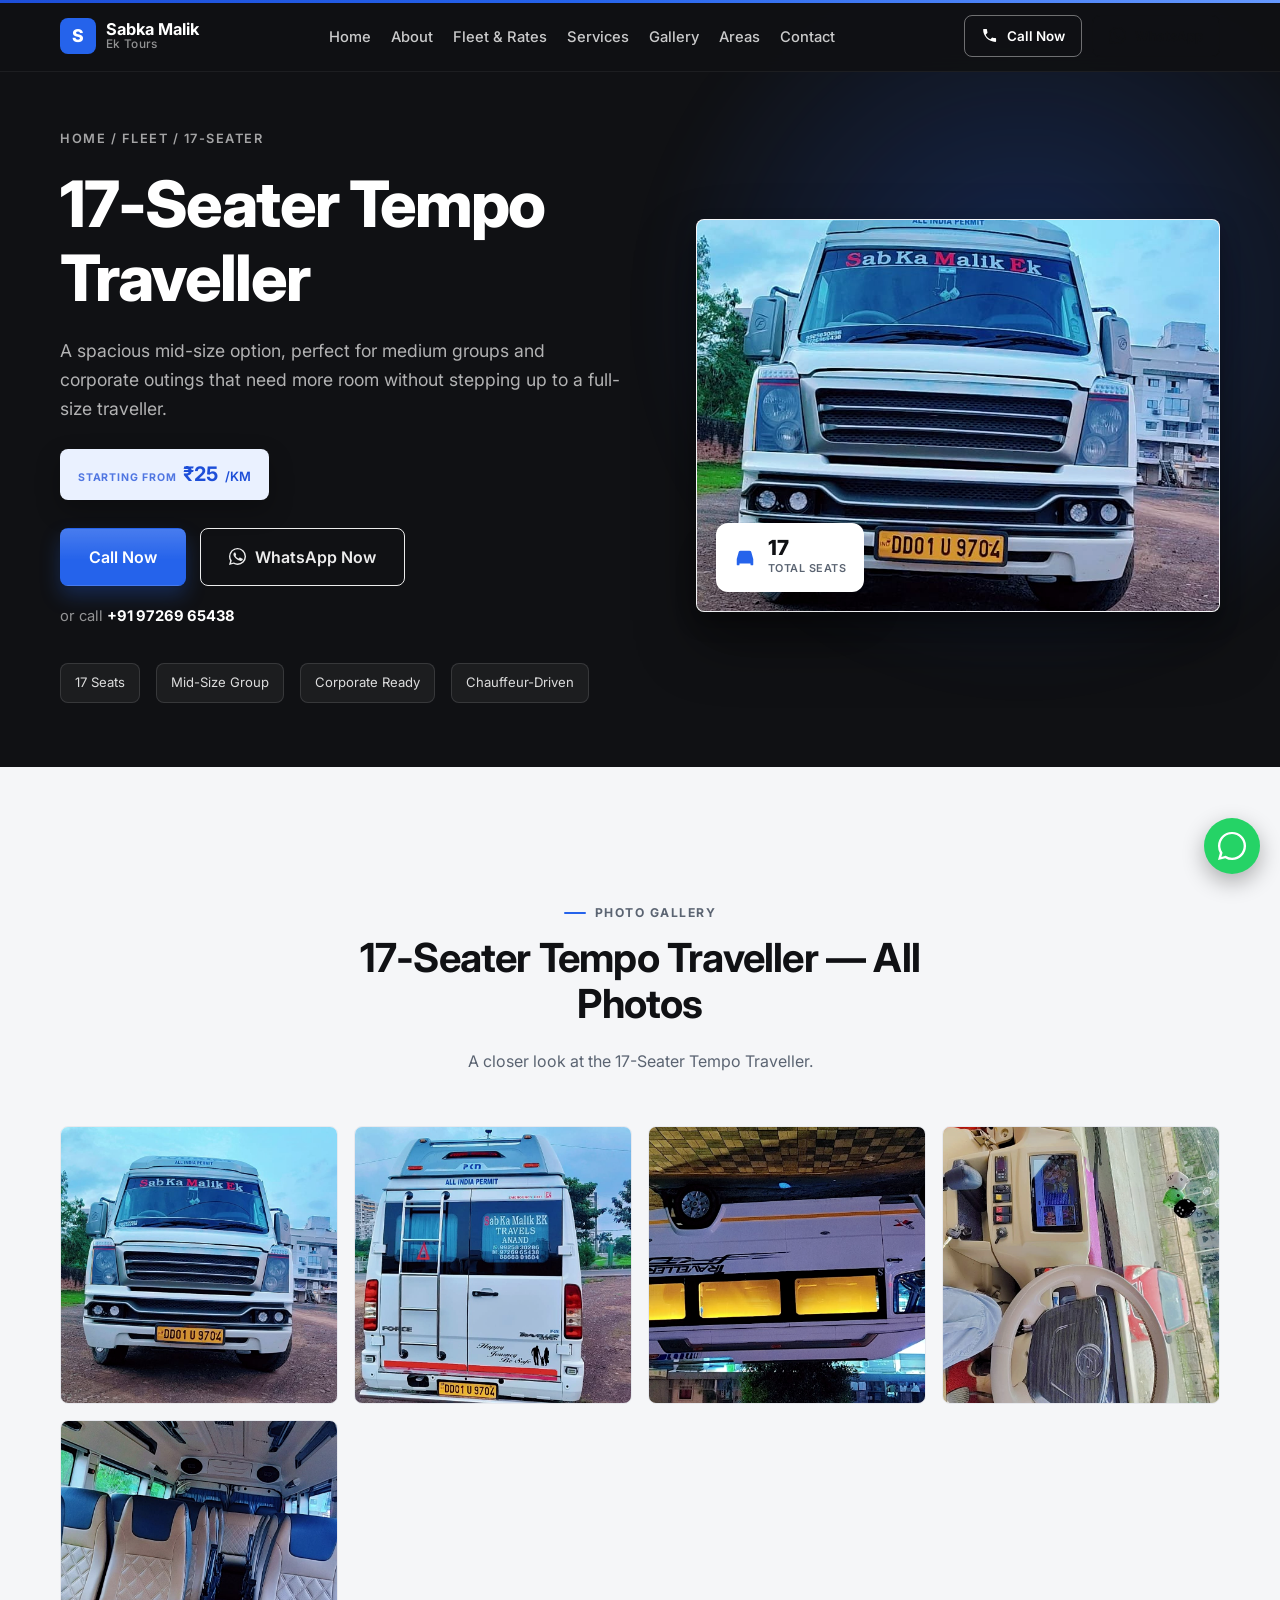
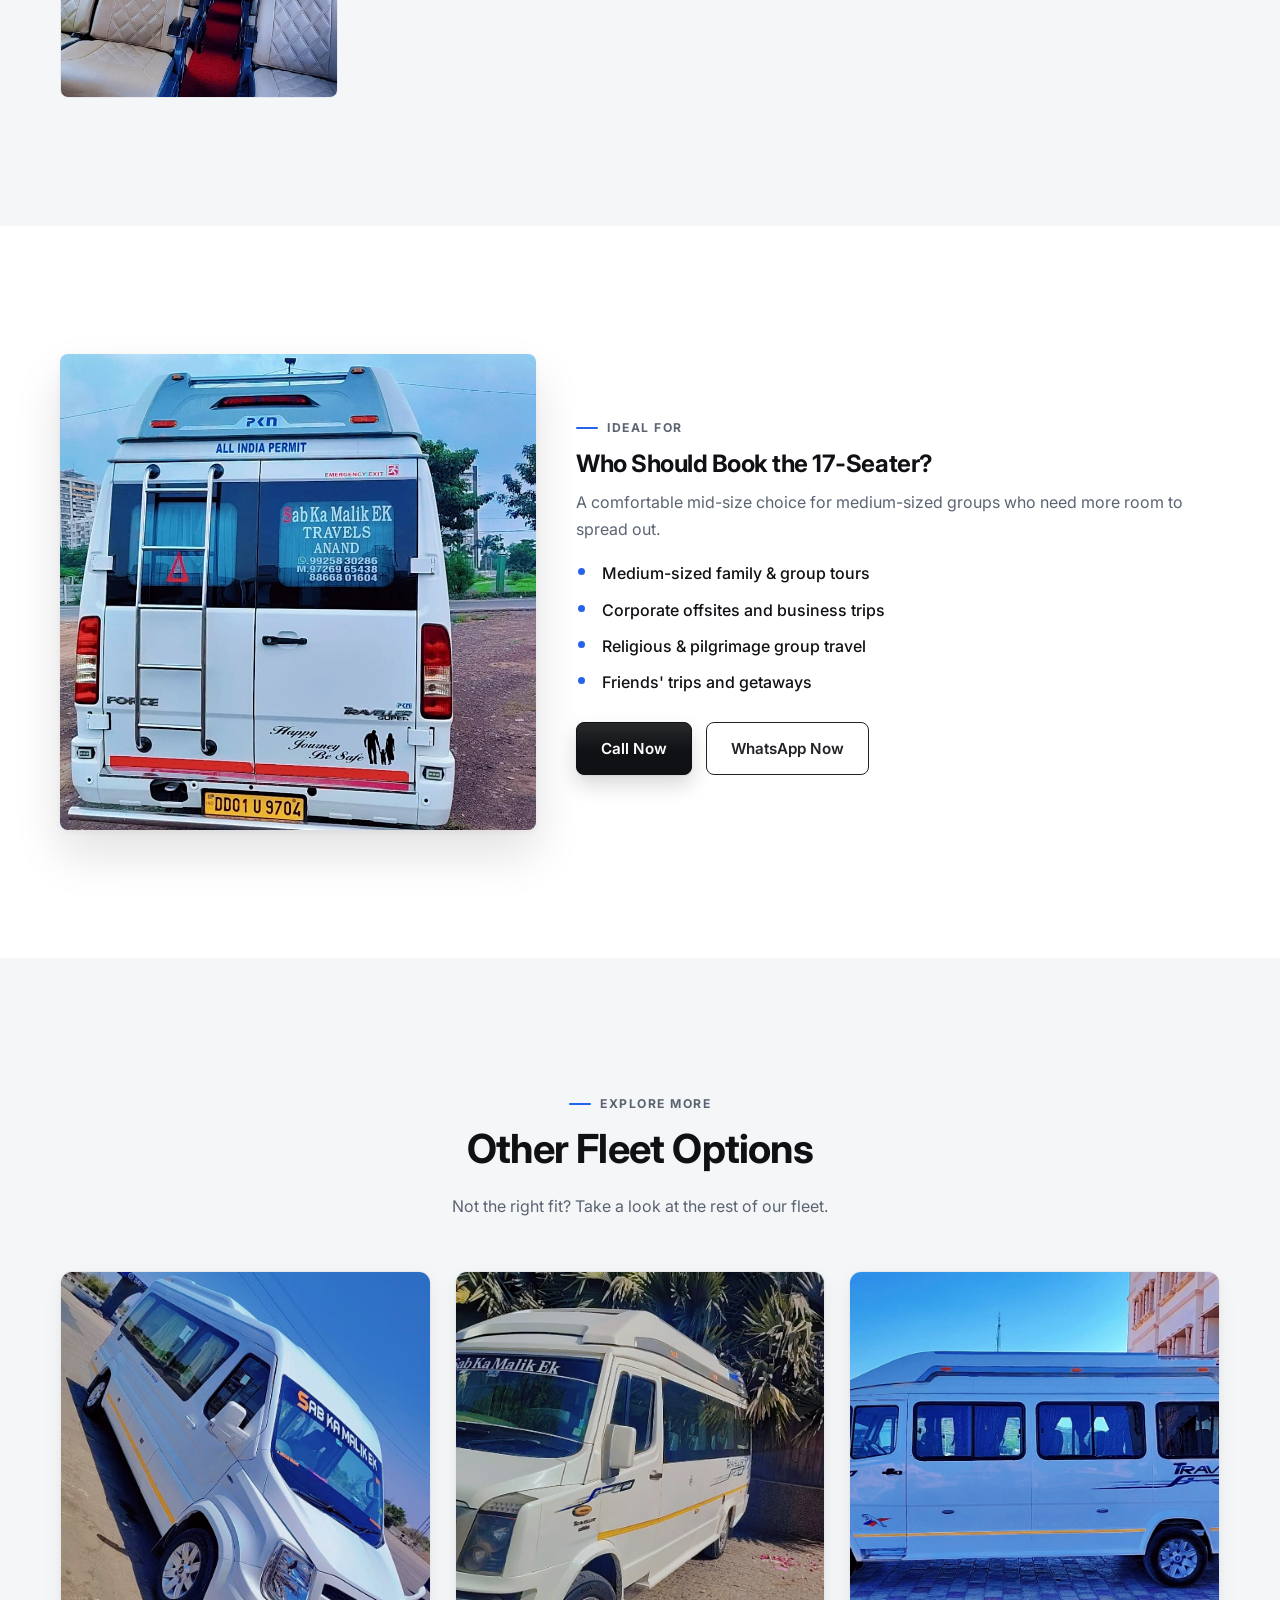
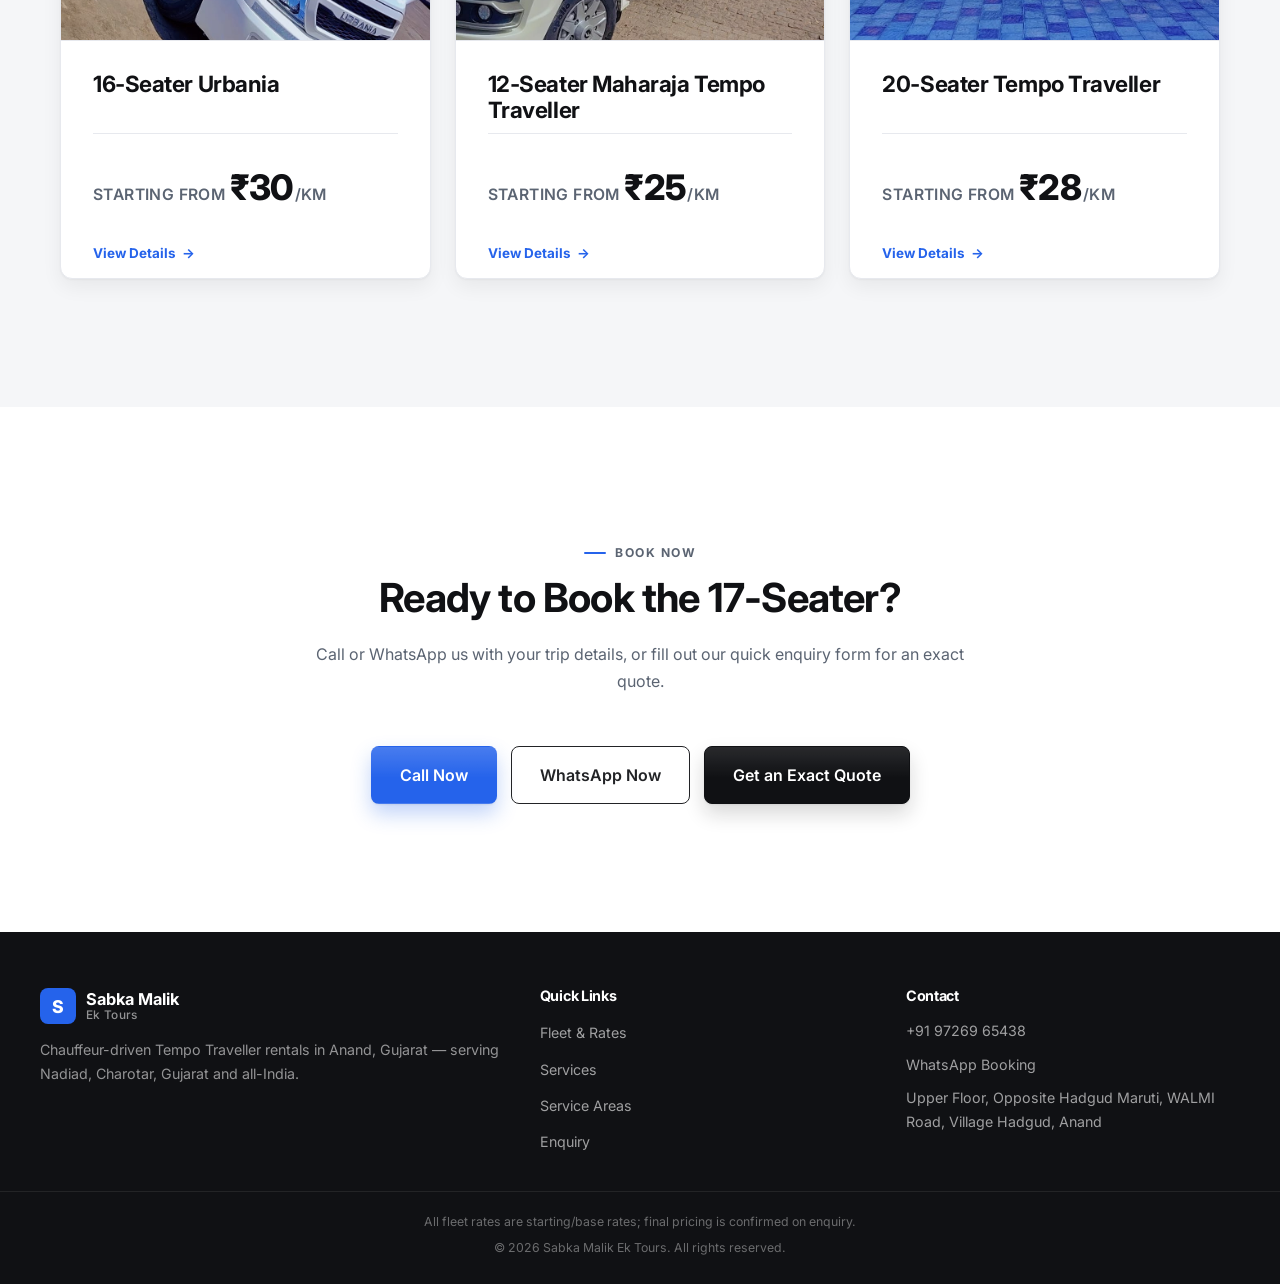
==== commit 4fc23627: "Update Urbania price to ₹30/km and use it for the homepage hero image Also fixes a pre-existing upsi" ====
--- a/17-seater.html
+++ b/17-seater.html
@@ -180,7 +180,7 @@
             </div>
             <div class="fleet-body">
               <h3>16-Seater Urbania</h3>
-              <p class="price">Starting from <strong>₹27</strong>/km</p>
+              <p class="price">Starting from <strong>₹30</strong>/km</p>
               <span class="fleet-more">View Details</span>
             </div>
           </a>
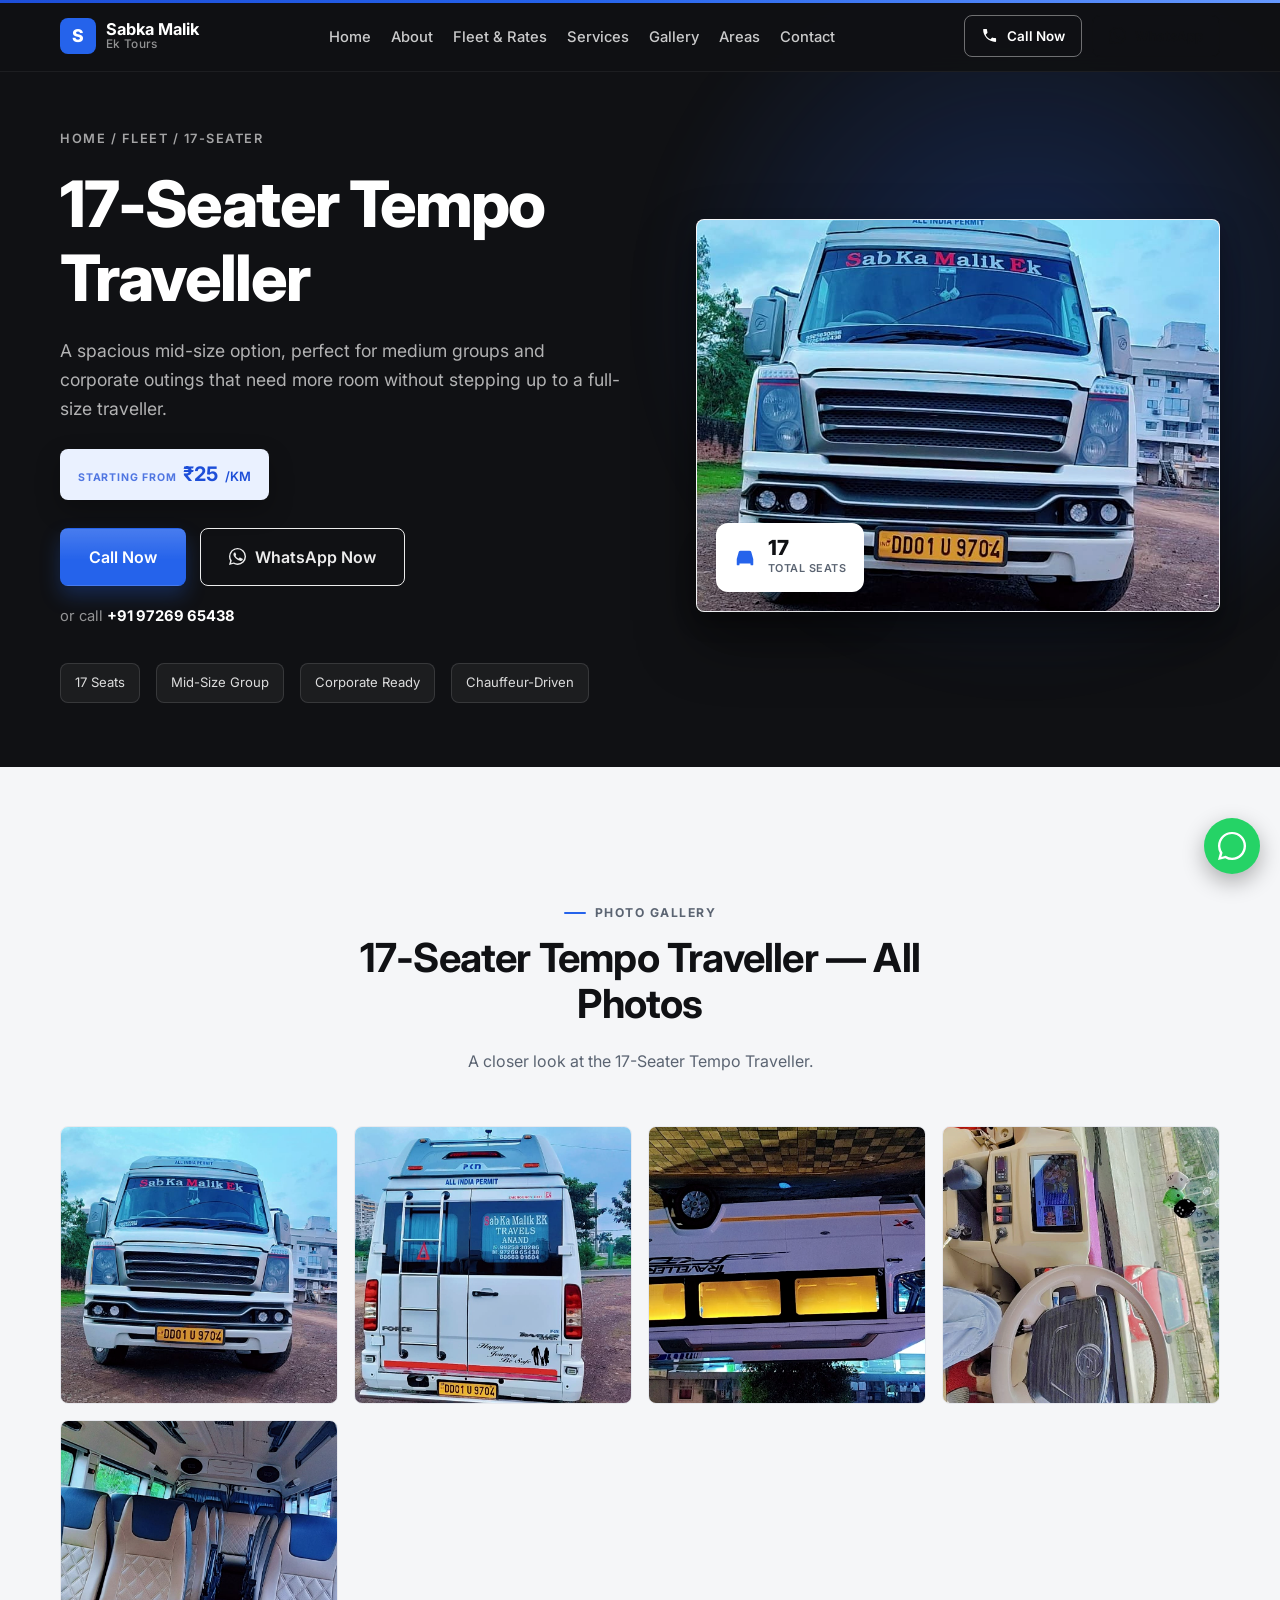
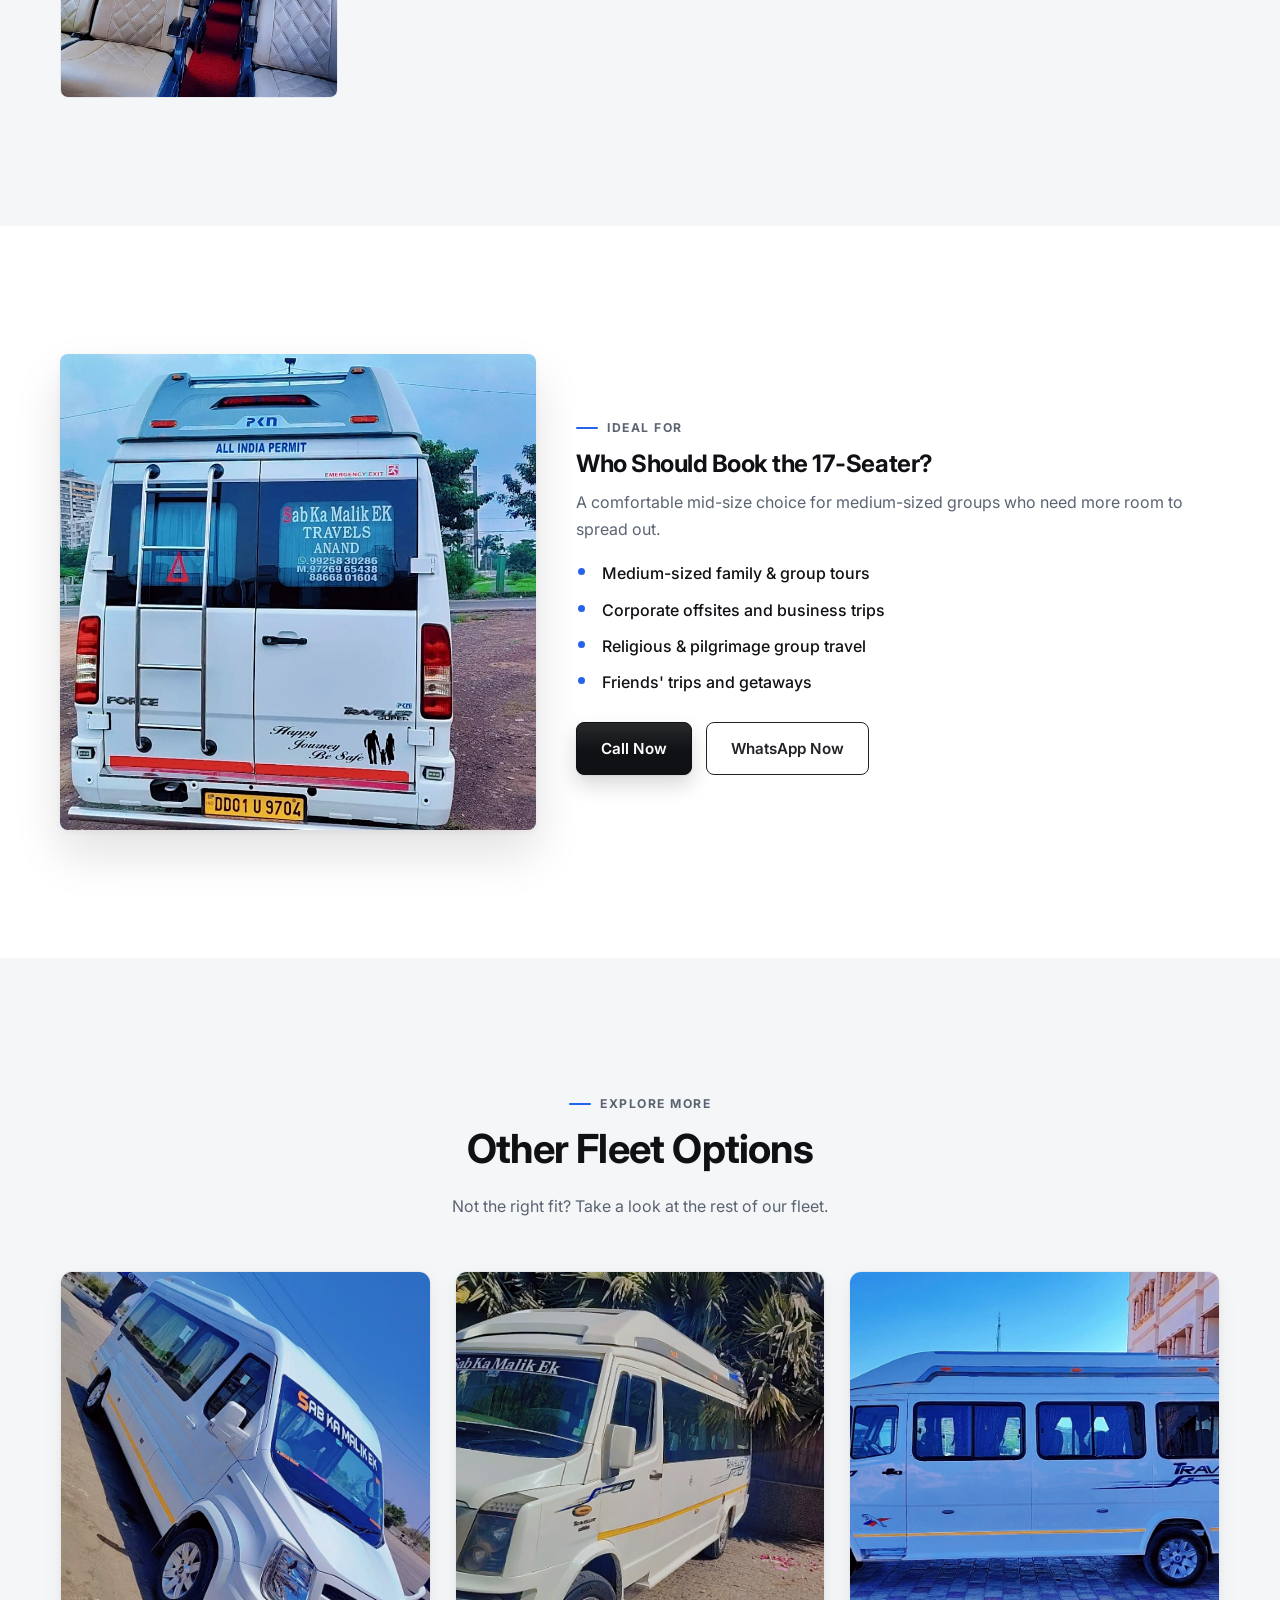
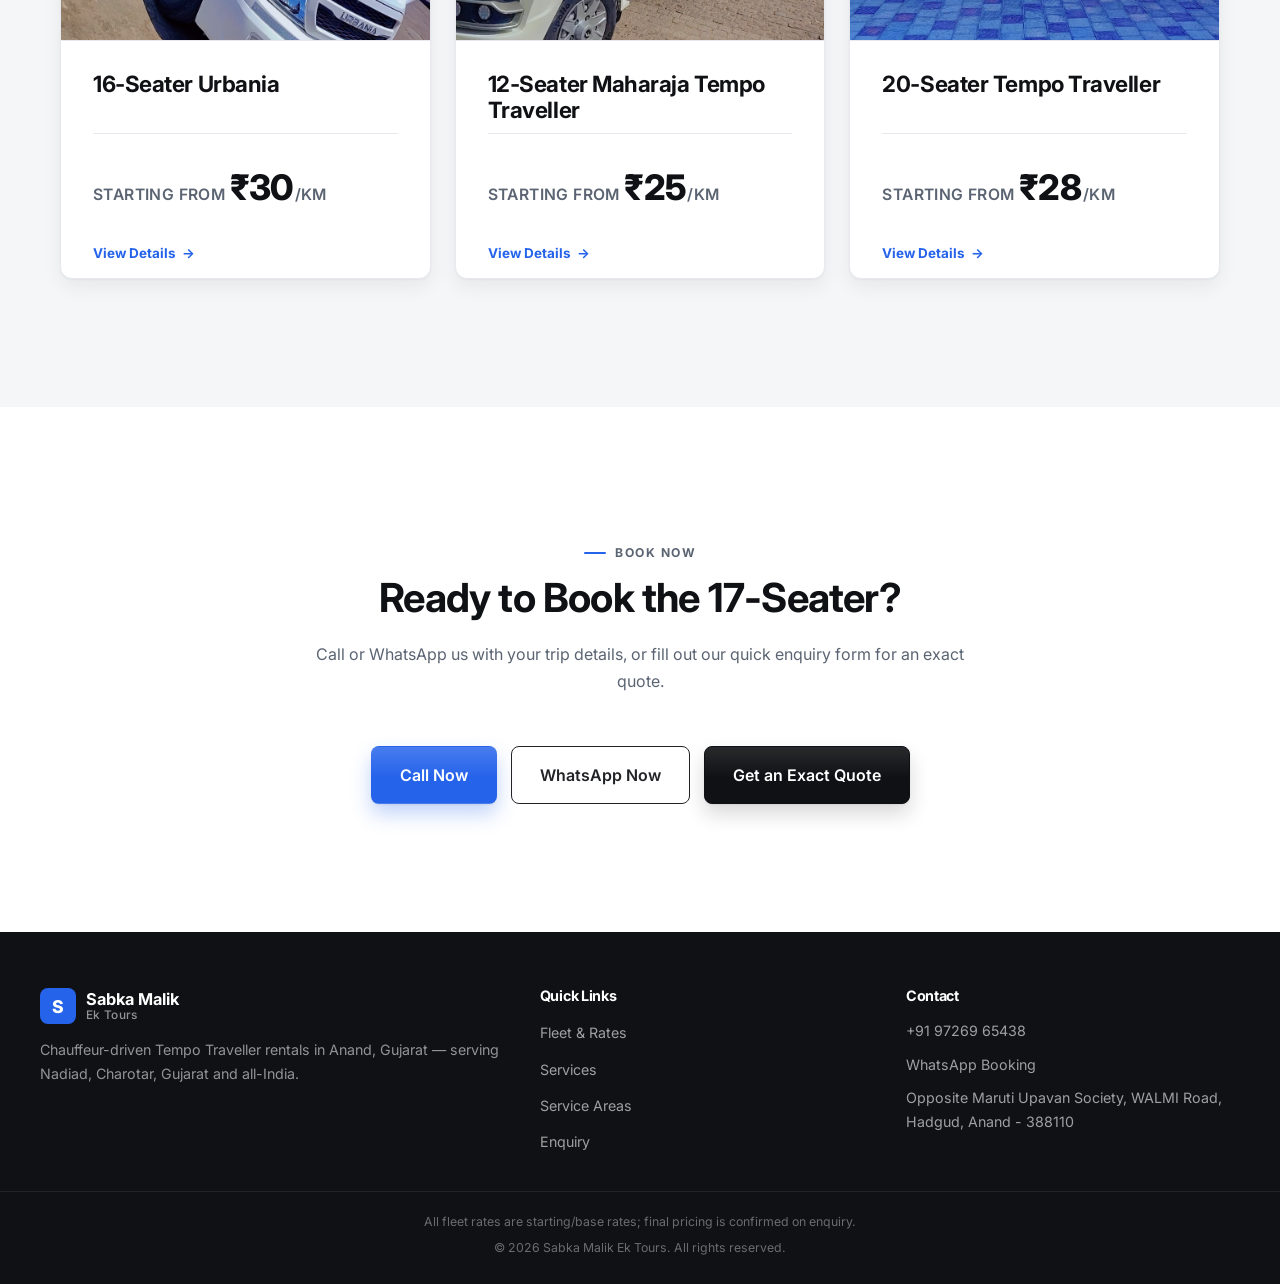
==== commit ac22b0f9: "Update office address to full street address with PIN code Co-Authored-By: Claude Sonnet 5 <noreply@" ====
--- a/17-seater.html
+++ b/17-seater.html
@@ -258,7 +258,7 @@
       <h4>Contact</h4>
       <p><a href="tel:+919726965438">+91 97269 65438</a></p>
       <p><a href="https://wa.me/919726965438" target="_blank" rel="noopener">WhatsApp Booking</a></p>
-      <p><a href="https://maps.google.com/?q=Sab+Ka+Malik+Ek+Tours,+Upper+Floor,+Opposite+Hadgud+Maruti,+WALMI+Road,+Village+Hadgud,+Anand,+Gujarat" target="_blank" rel="noopener">Upper Floor, Opposite Hadgud Maruti, WALMI Road, Village Hadgud, Anand</a></p>
+      <p><a href="https://maps.google.com/?q=Sab+Ka+Malik+Ek+Tours,+Opposite+Maruti+Upavan+Society,+Near+Khetiwadi,+WALMI+Road,+Hadgud,+Anand,+Gujarat+388110" target="_blank" rel="noopener">Opposite Maruti Upavan Society, WALMI Road, Hadgud, Anand - 388110</a></p>
     </div>
   </div>
   <div class="footer-bottom">
